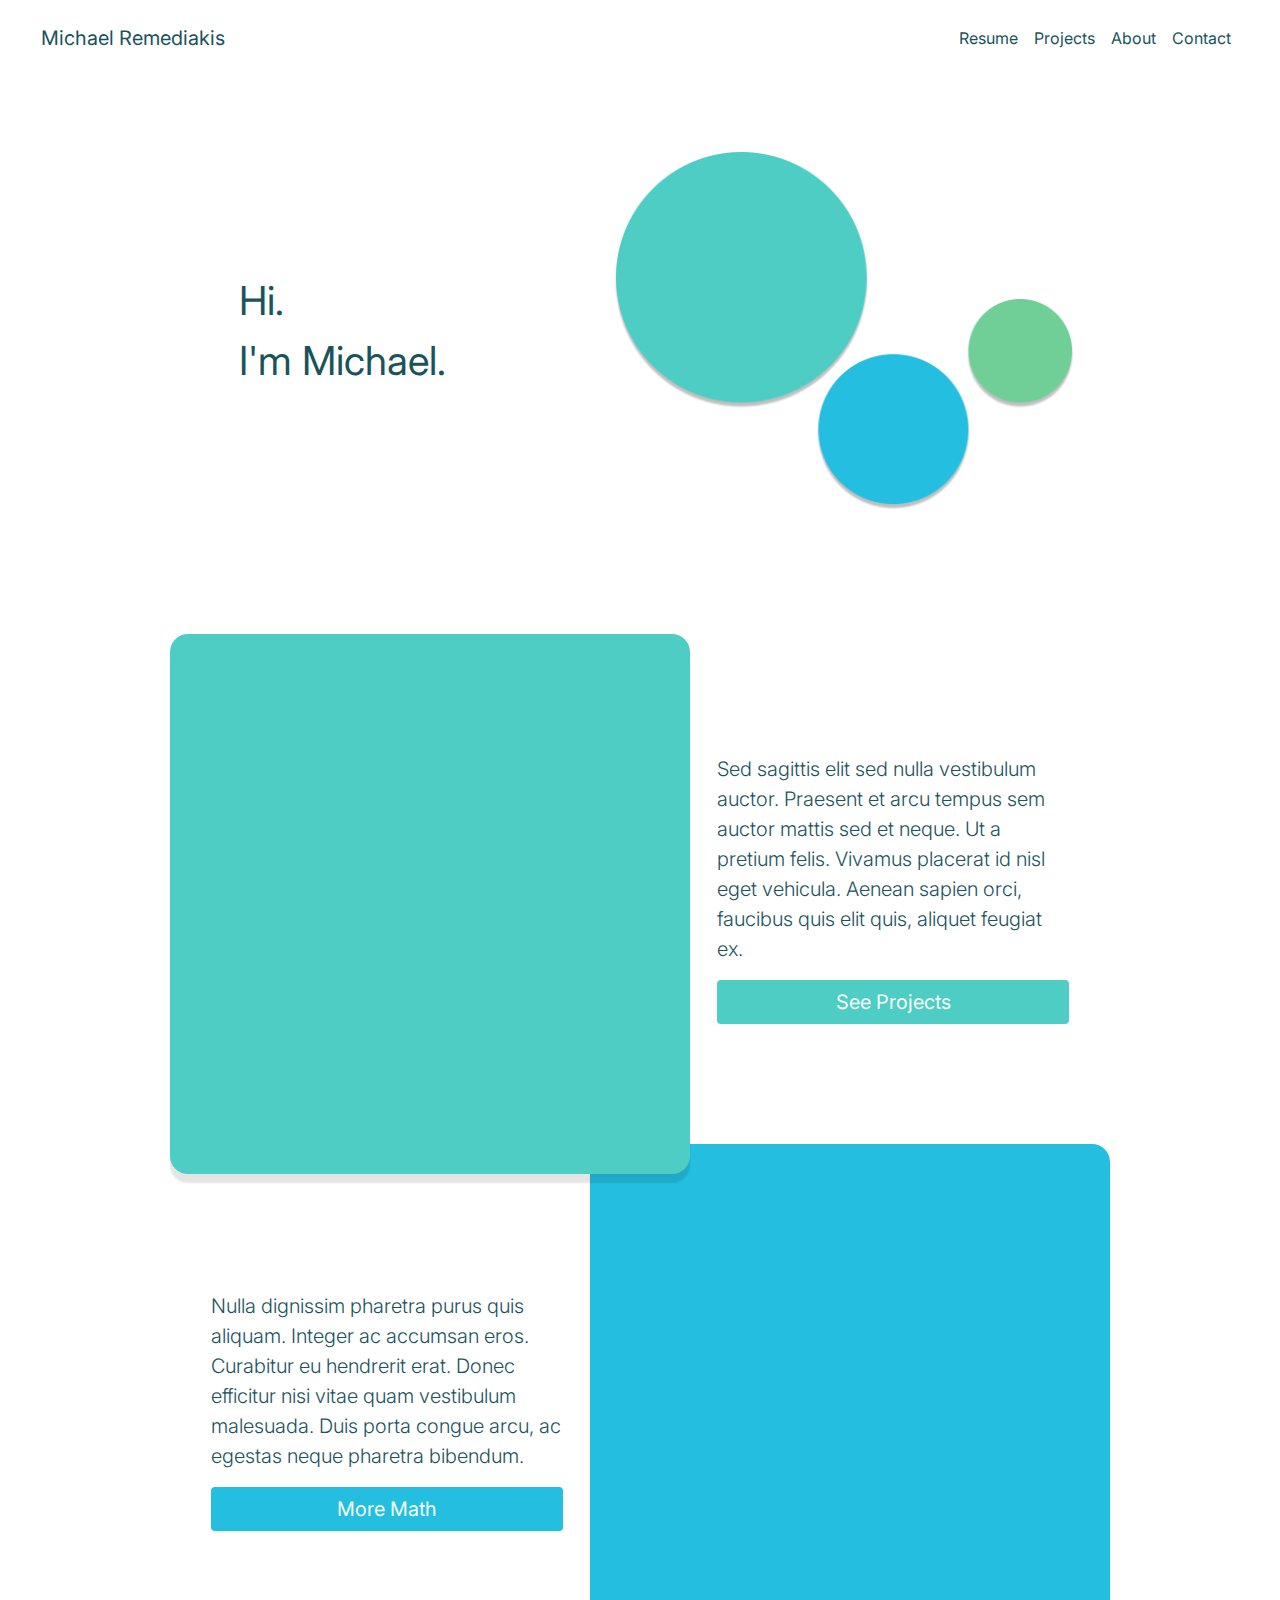
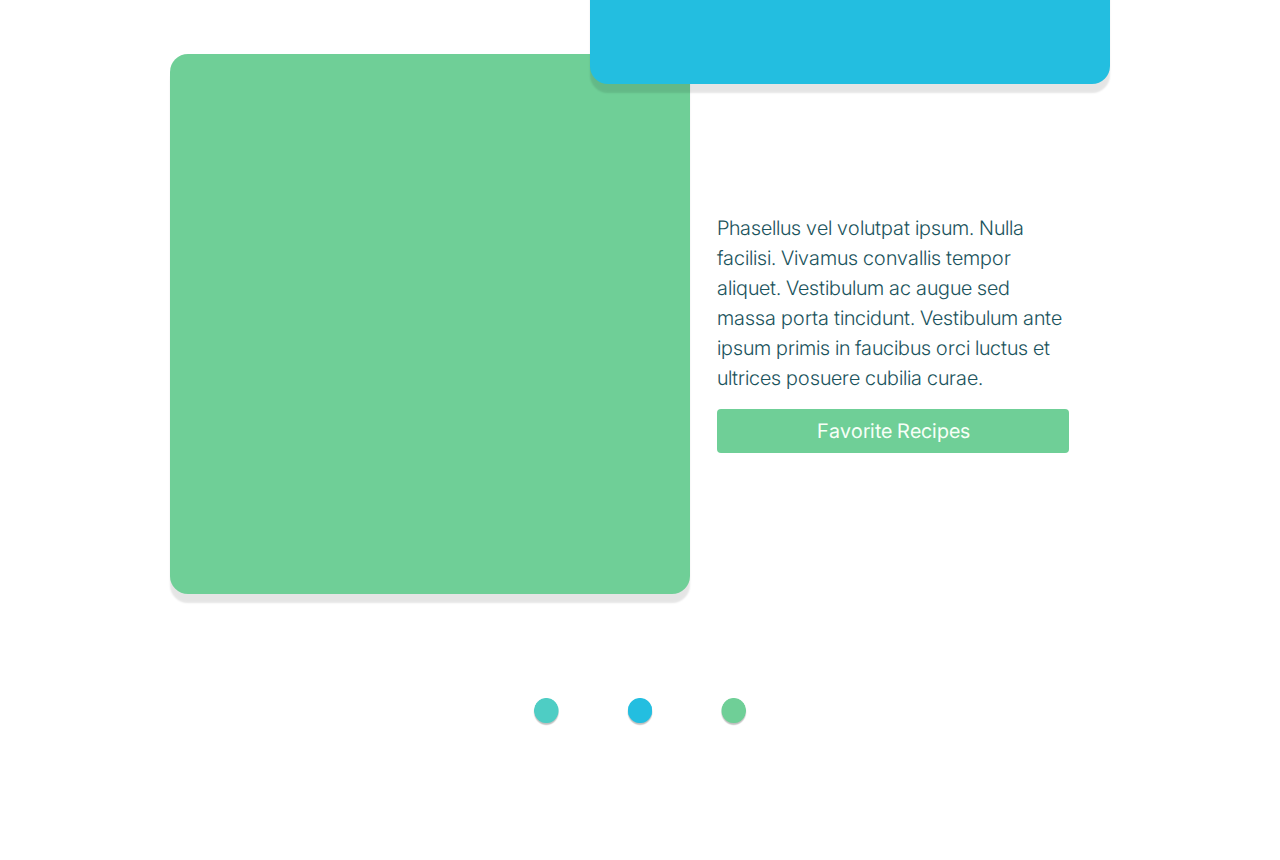
==== index.html @ 39b80502 "Fixed dynamic properties and added buttons" ====
<!DOCTYPE html>
<html lang="en">

<head>
    <meta charset="UTF-8">
    <meta name="viewport" content="width=device-width, initial-scale=1.0">
    <link rel="stylesheet" href="https://stackpath.bootstrapcdn.com/bootstrap/4.5.2/css/bootstrap.min.css"
    integrity="sha384-JcKb8q3iqJ61gNV9KGb8thSsNjpSL0n8PARn9HuZOnIxN0hoP+VmmDGMN5t9UJ0Z" crossorigin="anonymous">
    <link href="https://fonts.googleapis.com/css2?family=Inter&display=swap" rel="stylesheet">
    
    <link rel="stylesheet" type="text/css" href="main.css">
    <title>Michael Remediakis | Software Engineer
    </title>
</head>

<body>

    <nav class="navbar navbar-expand-md navbar-light">
        <div class="container-fluid">
            <a href="/" class="navbar-brand">Michael Remediakis</a>

            <div class="collapse navbar-collapse">
                <ul class="navbar-nav ml-auto">
                    <li class="nav-item">
                        <a class="nav-link" href="">Resume</a>
                    </li>
                    <li class="nav-item">
                        <a class="nav-link" href="">Projects</a>
                    </li>
                    <li class="nav-item">
                        <a class="nav-link" href="">About</a>
                    </li>
                    <li class="nav-item">
                        <a class="nav-link" href="">Contact</a>
                    </li>
                </ul>
            </div>
        </div>
    </nav>

    <section id="hello" class="mx-auto d-flex">
        <div class="row justify-content-md-center align-items-center">
            <div class="col-5 pl-5">
                <span>
                    Hi. 
                    <br>
                    I'm Michael.
                </span>
            </div>
            <div class="col-6">
                <img src="bubbles.png" id="bubbles" alt="Responsive image">
            </div>
        </div>
    </section>

    <section id="software" class="mt-5 mx-auto" style="z-index:4;">
		<div class="row h-100">
			<div class="col-6">
				<div class="block left"></div>
			</div>
			<div class="col-6 d-flex pl-4 pr-2">
				<div class="row justify-content-center align-self-center">
					<div class="col-10">
						<p class="lead">Sed sagittis elit sed nulla vestibulum auctor. 
                            Praesent et arcu tempus sem auctor mattis sed et neque. 
                            Ut a pretium felis. Vivamus placerat id nisl eget vehicula. 
                            Aenean sapien orci, faucibus quis elit quis, aliquet feugiat 
                            ex.</p>
                        <button class="btn btn-block">See Projects</button>
					</div>
				</div>
			</div>
		</div>
	</section>

    <section id="math" class="mx-auto">
		<div class="row h-100">
            <div class="col-6 d-flex pl-2 pr-4 pt-4">
                <div class="row justify-content-center align-self-center">
                    <div class="col-10">
                        <p class="lead">Nulla dignissim pharetra purus quis aliquam. 
                            Integer ac accumsan eros. Curabitur eu hendrerit erat. 
                            Donec efficitur nisi vitae quam vestibulum malesuada. Duis 
                            porta congue arcu, ac egestas neque pharetra bibendum.</p>
                            <button class="btn btn-block">More Math</button>
                        </div>
                    </div>
                </div>
            <div class="col-6">
                <div class="block right"></div>
            </div>
		</div>
	</section>

    <section id="cooking" class="mx-auto">
		<div class="row h-100">
			<div class="col-6">
				<div class="block left"></div>
			</div>
			<div class="col-6 d-flex pl-4 pr-2 pt-5">
				<div class="row justify-content-center align-self-center">
					<div class="col-10">
						<p class="lead">Phasellus vel volutpat ipsum. Nulla facilisi. 
                            Vivamus convallis tempor aliquet. Vestibulum ac augue sed 
                            massa porta tincidunt. Vestibulum ante ipsum primis in faucibus 
                            orci luctus et ultrices posuere cubilia curae.</p>
                            <button class="btn btn-block">Favorite Recipes</button>
					</div>
				</div>
			</div>
		</div>
    </section>
    
    <section id="dots" class="my-5 mx-auto">
        <div class="row justify-content-md-center align-items-center h-100">
            <div class="col-3">
                <img src="dots.png" class="img-fluid" alt="Responsive image">
            </div>
        </div>
    </section>


    <script src="https://code.jquery.com/jquery-3.3.1.slim.min.js"
    integrity="sha384-q8i/X+965DzO0rT7abK41JStQIAqVgRVzpbzo5smXKp4YfRvH+8abtTE1Pi6jizo"
    crossorigin="anonymous"></script>
<script src="https://cdnjs.cloudflare.com/ajax/libs/popper.js/1.14.7/umd/popper.min.js"
    integrity="sha384-UO2eT0CpHqdSJQ6hJty5KVphtPhzWj9WO1clHTMGa3JDZwrnQq4sF86dIHNDz0W1"
    crossorigin="anonymous"></script>
<script src="https://stackpath.bootstrapcdn.com/bootstrap/4.3.1/js/bootstrap.min.js"
    integrity="sha384-JjSmVgyd0p3pXB1rRibZUAYoIIy6OrQ6VrjIEaFf/nJGzIxFDsf4x0xIM+B07jRM"
    crossorigin="anonymous"></script>

</body>

</html>
---- main.css ----
body {
    font-family: "Inter", sans-serif;
    font-style: normal;
    color: #1a535c;
}

.navbar-light {
    margin: 10px;
}

.navbar-light .navbar-brand,
.navbar-light .navbar-nav .nav-link {
    font-family: "Inter", sans-serif;
    font-style: normal;
    color: #1a535c;
}

#hello {
    font-size: 40px;
}

#bubbles {
    width: inherit;
}

section {
    height: 52vw;
    max-height: 510px;
    max-width: 980px;
}

.block {
    height: 55vw;
    width: 53vw;
    max-width: 520px;
    max-height: 540px;
    border-radius: 2vh;
    box-shadow: 0px 1vh 0.2vh rgba(0, 0, 0, 0.1);
}

#software .block {
    background: #4ecdc4;
    z-index: 3;
}

#math .block {
    background: #23bee0;
    z-index: 2;
}
#cooking .block {
    background: #6fcf97;
    z-index: 1;
}

.left {
    position: absolute;
    left: 20px;
    top: 0;
}

.right {
    position: absolute;
    top: 0;
    right: 20px;
}

#dots {
    height: 20vw;
    max-height: 200px;
}

.row {
    margin-left: 0;
    margin-right: 0;
}

section .btn {
    font-family: "Inter", sans-serif;
    font-style: normal;
    font-size: 20px;
    color: #f7fff7;
}

#software .btn {
    background: #4ecdc4;
    z-index: 3;
}

#math .btn {
    background: #23bee0;
    z-index: 2;
}
#cooking .btn {
    background: #6fcf97;
    z-index: 1;
}

section .btn:hover {
    color: #f7fff7;
    opacity: 0.8;
}
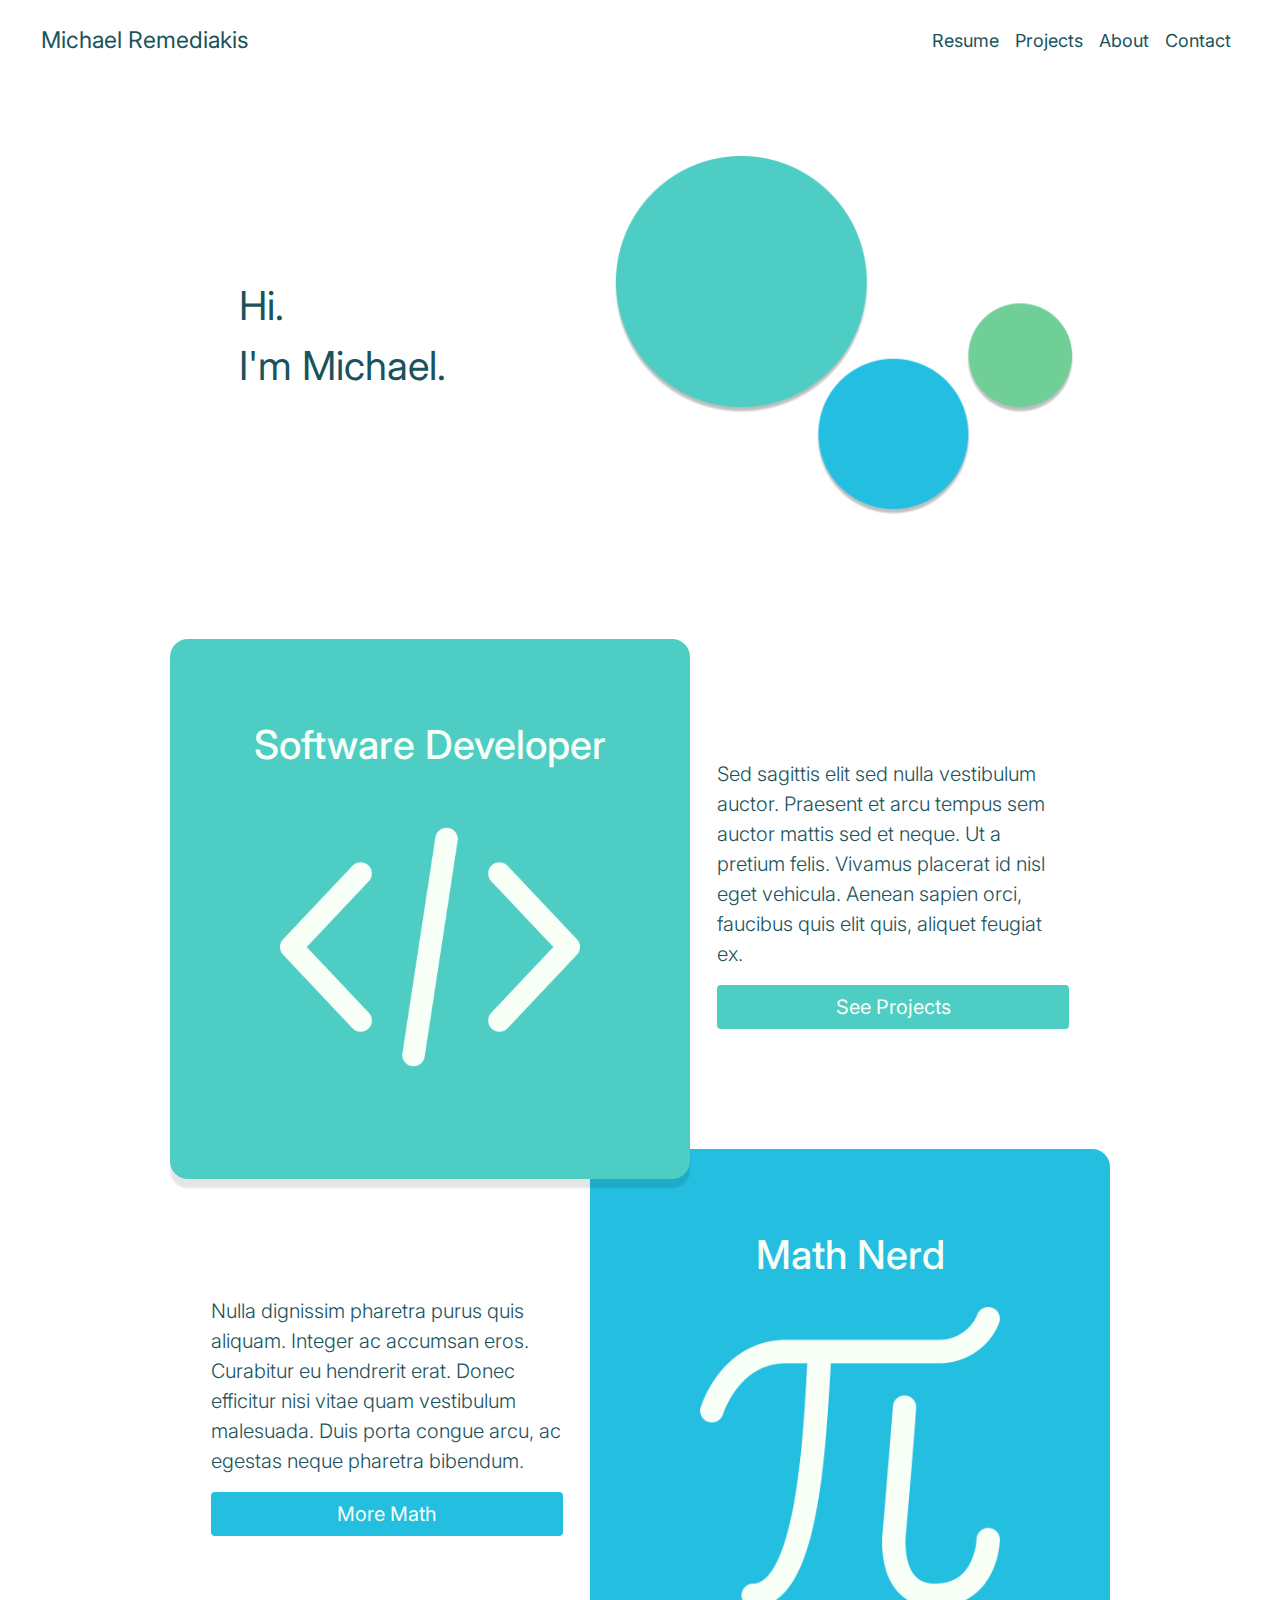
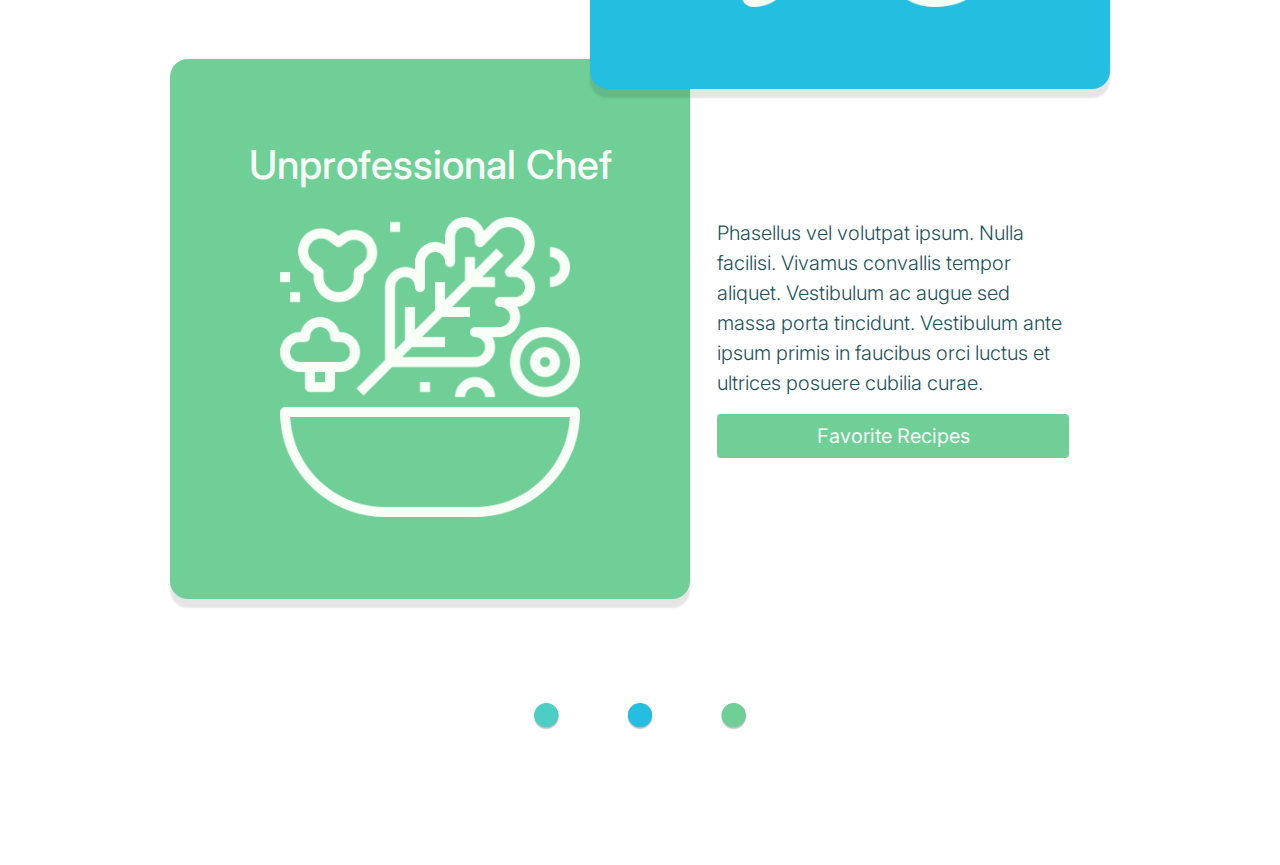
==== commit 3d8d03de: "Updated blocks" ====
--- a/index.html
+++ b/index.html
@@ -56,7 +56,10 @@
     <section id="software" class="mt-5 mx-auto" style="z-index:4;">
 		<div class="row h-100">
 			<div class="col-6">
-				<div class="block left"></div>
+				<div class="block left d-flex flex-column justify-content-center align-items-center">
+                    <h1>Software Developer</h1>
+                    <img src="coding.png" alt="Responsive image">
+                </div>
 			</div>
 			<div class="col-6 d-flex pl-4 pr-2">
 				<div class="row justify-content-center align-self-center">
@@ -87,7 +90,10 @@
                     </div>
                 </div>
             <div class="col-6">
-                <div class="block right"></div>
+                <div class="block right d-flex flex-column justify-content-center align-items-center">
+                    <h1>Math Nerd</h1>
+                    <img src="pi.png" alt="Responsive image">
+                </div>
             </div>
 		</div>
 	</section>
@@ -95,7 +101,10 @@
     <section id="cooking" class="mx-auto">
 		<div class="row h-100">
 			<div class="col-6">
-				<div class="block left"></div>
+				<div class="block left d-flex flex-column justify-content-center align-items-center">
+                    <h1>Unprofessional Chef</h1>
+                    <img src="salad.png" alt="Responsive image">
+                </div>
 			</div>
 			<div class="col-6 d-flex pl-4 pr-2 pt-5">
 				<div class="row justify-content-center align-self-center">
--- a/main.css
+++ b/main.css
@@ -1,8 +1,12 @@
+/* General */
+
 body {
     font-family: "Inter", sans-serif;
     font-style: normal;
     color: #1a535c;
 }
+
+/* Navbar */
 
 .navbar-light {
     margin: 10px;
@@ -15,6 +19,16 @@
     color: #1a535c;
 }
 
+.navbar-light .navbar-brand {
+    font-size: 23px;
+}
+
+.navbar-light .navbar-nav .nav-link {
+    font-size: 18px;
+}
+
+/* Introduction */
+
 #hello {
     font-size: 40px;
 }
@@ -23,10 +37,17 @@
     width: inherit;
 }
 
+/* Sections */
+
 section {
     height: 52vw;
     max-height: 510px;
     max-width: 980px;
+}
+
+.row {
+    margin-left: 0;
+    margin-right: 0;
 }
 
 .block {
@@ -36,6 +57,17 @@
     max-height: 540px;
     border-radius: 2vh;
     box-shadow: 0px 1vh 0.2vh rgba(0, 0, 0, 0.1);
+}
+
+.block h1 {
+    color: #f7fff7;
+    text-align: center;
+    padding-bottom: 20px;
+}
+
+.block img {
+    width: 30vw;
+    max-width: 300px;
 }
 
 #software .block {
@@ -64,21 +96,16 @@
     right: 20px;
 }
 
-#dots {
-    height: 20vw;
-    max-height: 200px;
-}
-
-.row {
-    margin-left: 0;
-    margin-right: 0;
-}
-
 section .btn {
     font-family: "Inter", sans-serif;
     font-style: normal;
     font-size: 20px;
     color: #f7fff7;
+}
+
+section .btn:hover {
+    color: #f7fff7;
+    opacity: 0.8;
 }
 
 #software .btn {
@@ -95,7 +122,9 @@
     z-index: 1;
 }
 
-section .btn:hover {
-    color: #f7fff7;
-    opacity: 0.8;
+/* Separator */
+
+#dots {
+    height: 20vw;
+    max-height: 200px;
 }
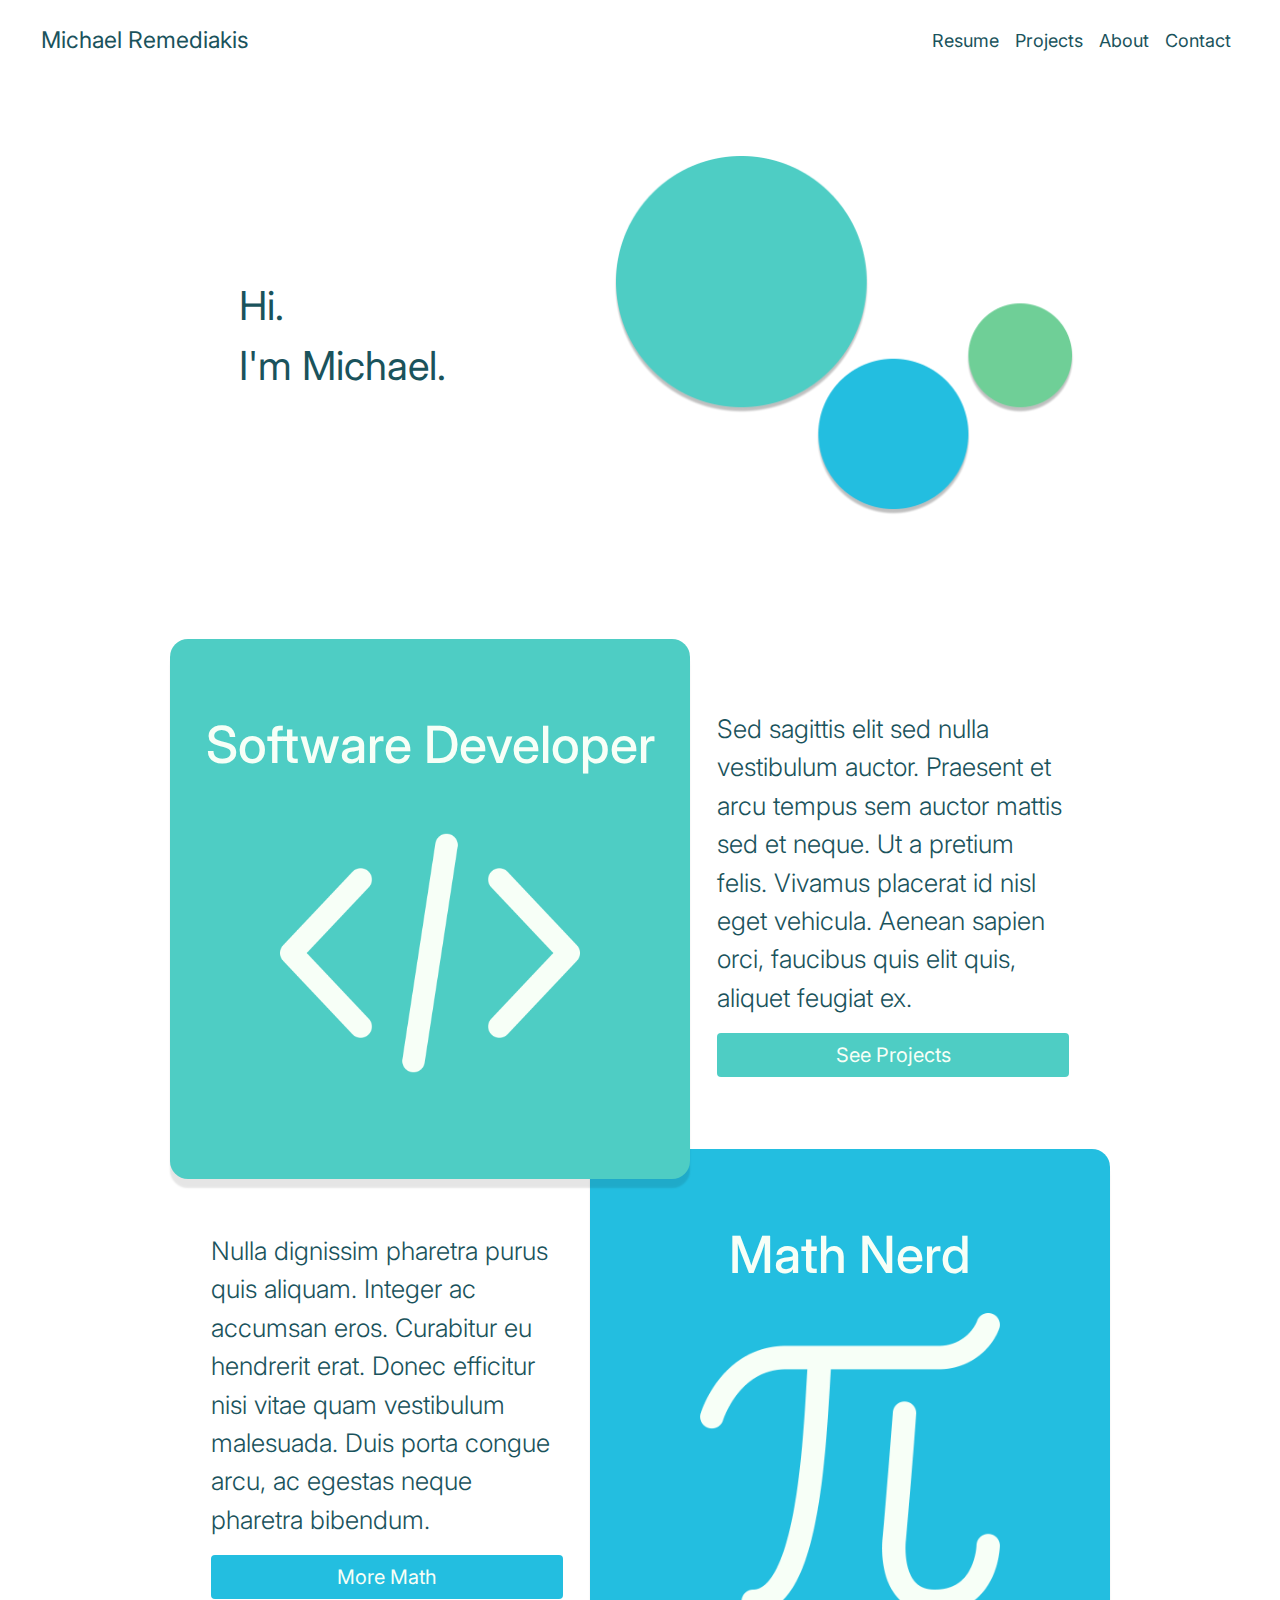
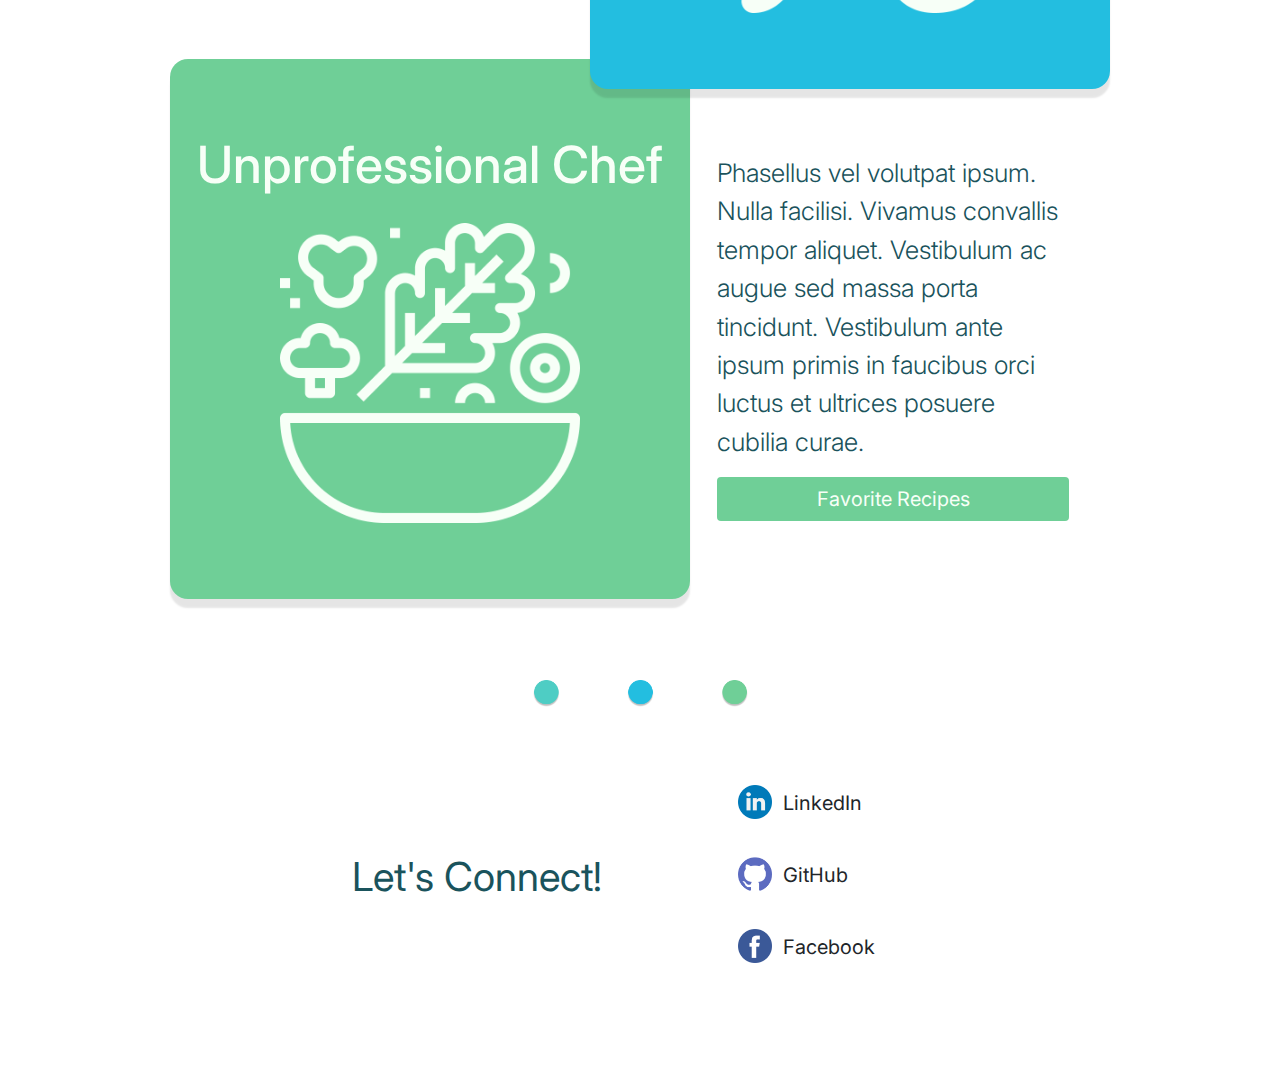
==== commit e7d2b68c: "added social media" ====
--- a/index.html
+++ b/index.html
@@ -120,14 +120,26 @@
 		</div>
     </section>
     
-    <section id="dots" class="my-5 mx-auto">
+    <section id="dots" class="mx-auto">
         <div class="row justify-content-md-center align-items-center h-100">
-            <div class="col-3">
-                <img src="dots.png" class="img-fluid" alt="Responsive image">
+            <div class="col-3 mx-auto">
+                <img src="dots.png" alt="Responsive image">
             </div>
         </div>
     </section>
 
+    <section id="connect" class="mx-auto">
+        <div class="row justify-content-md-center align-items-center">
+            <p class="col-6">
+                Let's Connect!
+            </p>
+            <div id="social_media" class="col-4">
+                <a href="https://www.linkedin.com/in/mickremedi/" class="btn"><img src="linkedin.png" alt="Responsive image"> LinkedIn</a>
+                <a href="https://github.com/mickremedi" class="btn"><img src="github.png" alt="Responsive image"> GitHub</a>
+                <a href="https://www.facebook.com/mickremedi/" class="btn"><img src="facebook.png" alt="Responsive image"> Facebook</a>
+            </div>
+        </div>
+    </section>
 
     <script src="https://code.jquery.com/jquery-3.3.1.slim.min.js"
     integrity="sha384-q8i/X+965DzO0rT7abK41JStQIAqVgRVzpbzo5smXKp4YfRvH+8abtTE1Pi6jizo"
--- a/main.css
+++ b/main.css
@@ -29,7 +29,7 @@
 
 /* Introduction */
 
-#hello {
+#hello span {
     font-size: 40px;
 }
 
@@ -63,6 +63,7 @@
     color: #f7fff7;
     text-align: center;
     padding-bottom: 20px;
+    font-size: 4vw;
 }
 
 .block img {
@@ -96,14 +97,16 @@
     right: 20px;
 }
 
-section .btn {
-    font-family: "Inter", sans-serif;
-    font-style: normal;
+.lead {
+    font-size: 2vw;
+}
+
+section .btn-block {
     font-size: 20px;
     color: #f7fff7;
 }
 
-section .btn:hover {
+section .btn-block:hover {
     color: #f7fff7;
     opacity: 0.8;
 }
@@ -127,4 +130,35 @@
 #dots {
     height: 20vw;
     max-height: 200px;
+    padding-top: 50px;
 }
+
+#dots img {
+    width: inherit;
+}
+
+/* Connect */
+
+#connect {
+    height: 32vw;
+    max-height: 320px;
+}
+
+#connect p {
+    font-size: 40px;
+    text-align: center;
+    margin: 0;
+}
+
+#connect img {
+    width: 40px;
+    padding-bottom: 6px;
+    padding-right: 6px;
+}
+
+#social_media .btn {
+    display: block;
+    text-align: left;
+    padding: 15px 0;
+    font-size: 20px;
+}
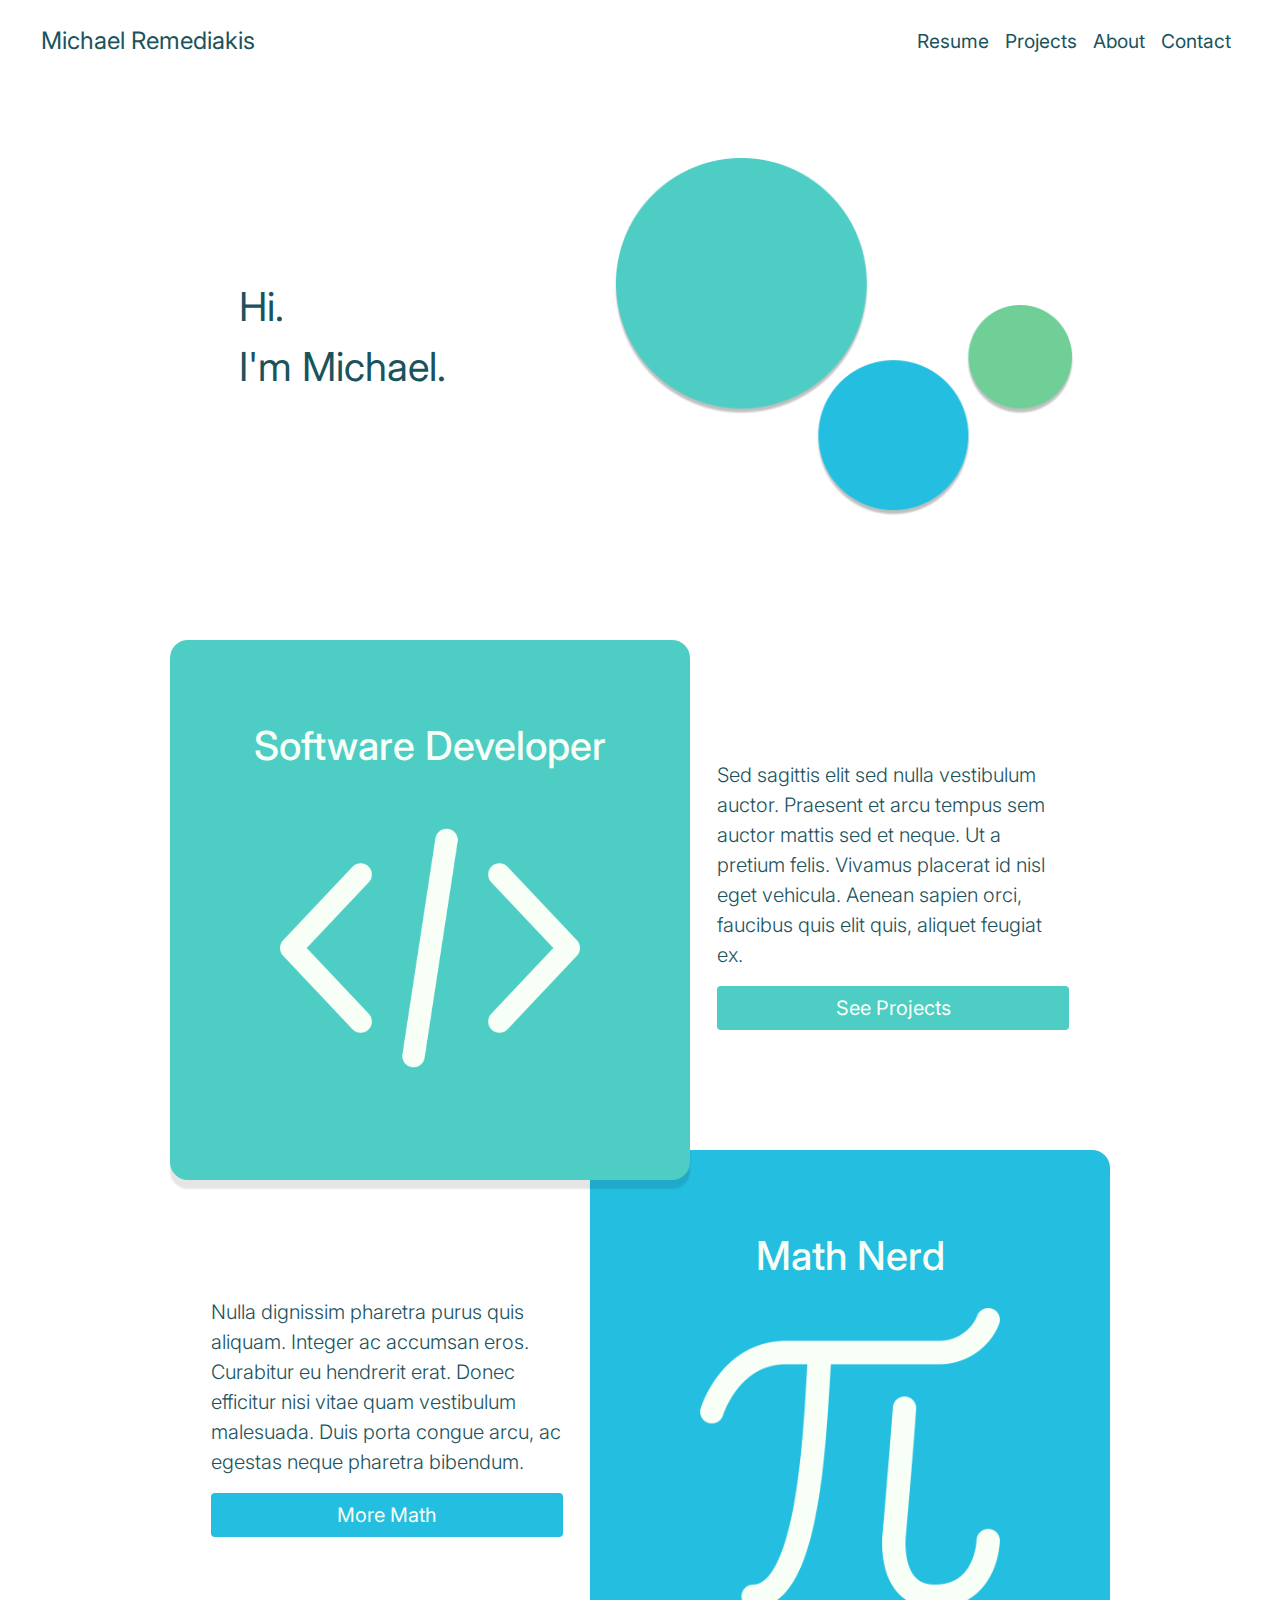
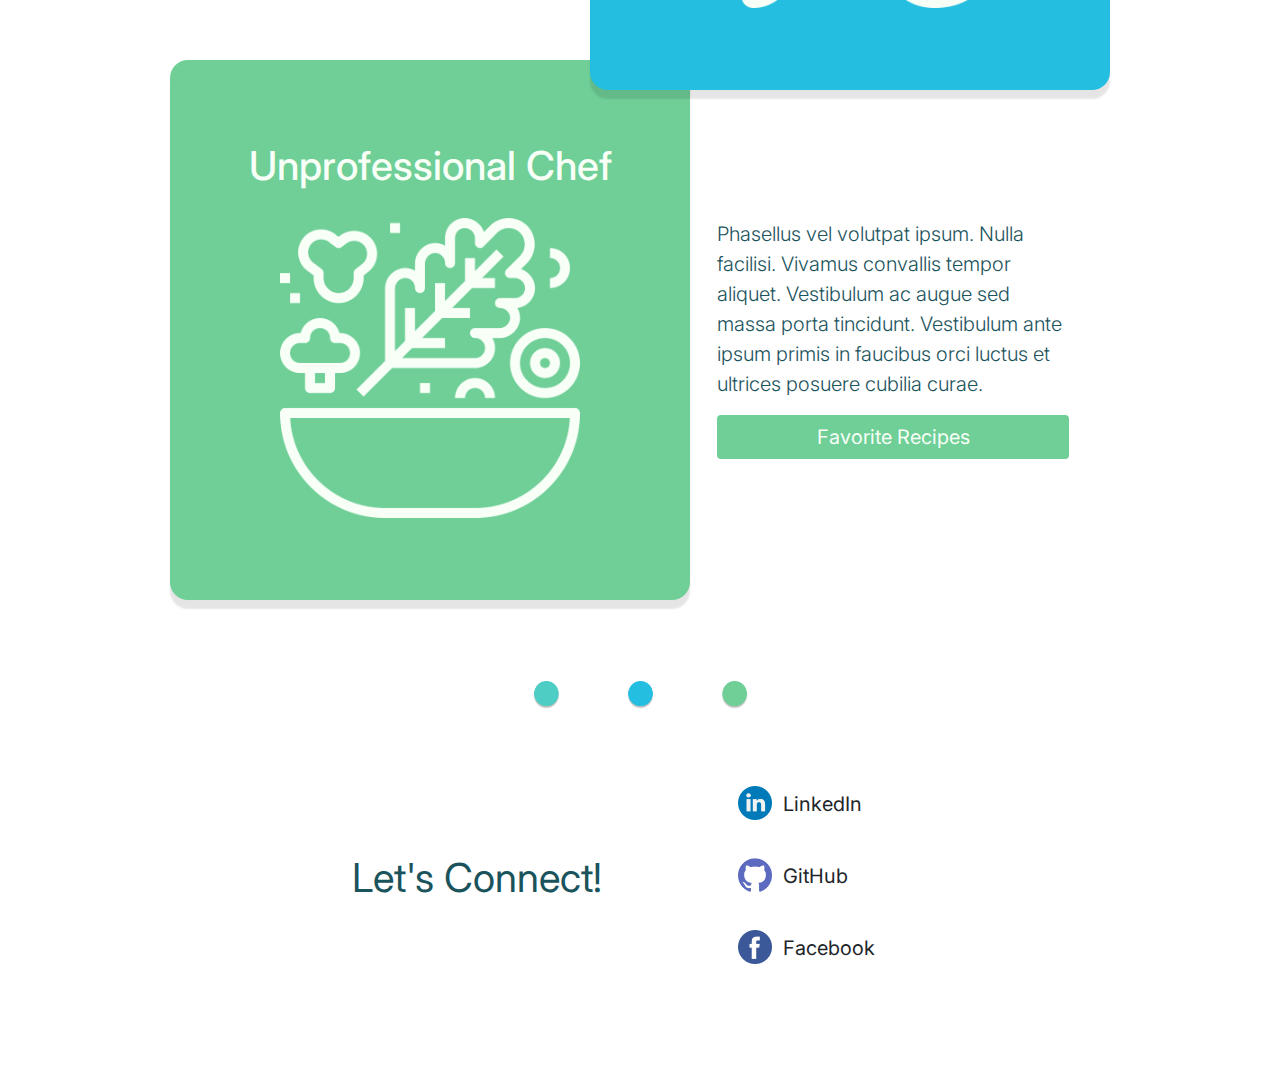
==== commit 1ed61416: "Switched to sass and restructured files" ====
--- a/index.html
+++ b/index.html
@@ -8,7 +8,7 @@
     integrity="sha384-JcKb8q3iqJ61gNV9KGb8thSsNjpSL0n8PARn9HuZOnIxN0hoP+VmmDGMN5t9UJ0Z" crossorigin="anonymous">
     <link href="https://fonts.googleapis.com/css2?family=Inter&display=swap" rel="stylesheet">
     
-    <link rel="stylesheet" type="text/css" href="main.css">
+    <link rel="stylesheet" type="text/css" href="styles/main.css">
     <title>Michael Remediakis | Software Engineer
     </title>
 </head>
@@ -18,8 +18,10 @@
     <nav class="navbar navbar-expand-md navbar-light">
         <div class="container-fluid">
             <a href="/" class="navbar-brand">Michael Remediakis</a>
-
-            <div class="collapse navbar-collapse">
+            <button class="navbar-toggler" type="button" data-toggle="collapse" data-target="#navbarNav" aria-controls="navbarNav" aria-expanded="false" aria-label="Toggle navigation">
+                <span class="navbar-toggler-icon"></span>
+            </button>
+            <div class="collapse navbar-collapse" id="navbarNav">
                 <ul class="navbar-nav ml-auto">
                     <li class="nav-item">
                         <a class="nav-link" href="">Resume</a>
@@ -38,30 +40,30 @@
         </div>
     </nav>
 
-    <section id="hello" class="mx-auto d-flex">
+    <section id="introduction" class="mx-auto d-flex">
         <div class="row justify-content-md-center align-items-center">
-            <div class="col-5 pl-5">
+            <div class="col-md-5 order-2 order-md-1 pl-5">
                 <span>
                     Hi. 
                     <br>
                     I'm Michael.
                 </span>
             </div>
-            <div class="col-6">
-                <img src="bubbles.png" id="bubbles" alt="Responsive image">
+            <div class="col-md-6 order-1 order-md-2">
+                <img src="images/bubbles.png" id="bubbles" alt="Responsive image">
             </div>
         </div>
     </section>
 
     <section id="software" class="mt-5 mx-auto" style="z-index:4;">
 		<div class="row h-100">
-			<div class="col-6">
+			<div class="col-md-6">
 				<div class="block left d-flex flex-column justify-content-center align-items-center">
                     <h1>Software Developer</h1>
-                    <img src="coding.png" alt="Responsive image">
+                    <img src="images/coding.png" alt="Responsive image">
                 </div>
 			</div>
-			<div class="col-6 d-flex pl-4 pr-2">
+			<div class="col-md-6 d-flex pl-4 pr-2">
 				<div class="row justify-content-center align-self-center">
 					<div class="col-10">
 						<p class="lead">Sed sagittis elit sed nulla vestibulum auctor. 
@@ -78,7 +80,7 @@
 
     <section id="math" class="mx-auto">
 		<div class="row h-100">
-            <div class="col-6 d-flex pl-2 pr-4 pt-4">
+            <div class="col-md-6 d-flex pl-2 pr-4 pt-4">
                 <div class="row justify-content-center align-self-center">
                     <div class="col-10">
                         <p class="lead">Nulla dignissim pharetra purus quis aliquam. 
@@ -89,10 +91,10 @@
                         </div>
                     </div>
                 </div>
-            <div class="col-6">
+            <div class="col-md-6">
                 <div class="block right d-flex flex-column justify-content-center align-items-center">
                     <h1>Math Nerd</h1>
-                    <img src="pi.png" alt="Responsive image">
+                    <img src="images/pi.png" alt="Responsive image">
                 </div>
             </div>
 		</div>
@@ -100,13 +102,13 @@
 
     <section id="cooking" class="mx-auto">
 		<div class="row h-100">
-			<div class="col-6">
+			<div class="col-md-6">
 				<div class="block left d-flex flex-column justify-content-center align-items-center">
                     <h1>Unprofessional Chef</h1>
-                    <img src="salad.png" alt="Responsive image">
+                    <img src="images/salad.png" alt="Responsive image">
                 </div>
 			</div>
-			<div class="col-6 d-flex pl-4 pr-2 pt-5">
+			<div class="col-md-6 d-flex pl-4 pr-2 pt-5">
 				<div class="row justify-content-center align-self-center">
 					<div class="col-10">
 						<p class="lead">Phasellus vel volutpat ipsum. Nulla facilisi. 
@@ -123,7 +125,7 @@
     <section id="dots" class="mx-auto">
         <div class="row justify-content-md-center align-items-center h-100">
             <div class="col-3 mx-auto">
-                <img src="dots.png" alt="Responsive image">
+                <img src="images/dots.png" alt="Responsive image">
             </div>
         </div>
     </section>
@@ -134,9 +136,9 @@
                 Let's Connect!
             </p>
             <div id="social_media" class="col-4">
-                <a href="https://www.linkedin.com/in/mickremedi/" class="btn"><img src="linkedin.png" alt="Responsive image"> LinkedIn</a>
-                <a href="https://github.com/mickremedi" class="btn"><img src="github.png" alt="Responsive image"> GitHub</a>
-                <a href="https://www.facebook.com/mickremedi/" class="btn"><img src="facebook.png" alt="Responsive image"> Facebook</a>
+                <a href="https://www.linkedin.com/in/mickremedi/" class="btn"><img src="images/linkedin.png" alt="Responsive image"> LinkedIn</a>
+                <a href="https://github.com/mickremedi" class="btn"><img src="images/github.png" alt="Responsive image"> GitHub</a>
+                <a href="https://www.facebook.com/mickremedi/" class="btn"><img src="images/facebook.png" alt="Responsive image"> Facebook</a>
             </div>
         </div>
     </section>
--- a/styles/main.css
+++ b/styles/main.css
@@ -0,0 +1,148 @@
+/* General */
+body {
+  font-family: "Inter", sans-serif;
+  font-style: normal;
+  color: #1a535c;
+}
+
+.row {
+  margin-left: 0;
+  margin-right: 0;
+}
+
+/* Navbar */
+.navbar-light {
+  margin: 10px;
+}
+
+.navbar-light .navbar-brand,
+.navbar-light .navbar-nav .nav-link {
+  font-family: "Inter", sans-serif;
+  font-style: normal;
+  color: #1a535c;
+}
+
+.navbar-light .navbar-brand {
+  font-size: 1.5rem;
+}
+
+.navbar-light .navbar-nav .nav-link {
+  font-size: 1.2rem;
+}
+
+.navbar-toggler {
+  border: none;
+}
+
+/* Introduction */
+#introduction span {
+  font-size: 2.5rem;
+}
+
+#introduction #bubbles {
+  width: inherit;
+}
+
+/* Sections */
+section {
+  height: 52vw;
+  max-height: 510px;
+  max-width: 980px;
+}
+
+.block {
+  position: absolute;
+  height: 55vw;
+  width: 53vw;
+  max-width: 520px;
+  max-height: 540px;
+  top: 0;
+  border-radius: 2vh;
+  -webkit-box-shadow: 0px 1vh 0.2vh rgba(0, 0, 0, 0.1);
+          box-shadow: 0px 1vh 0.2vh rgba(0, 0, 0, 0.1);
+}
+
+.block h1 {
+  color: #f7fff7;
+  text-align: center;
+  padding-bottom: 20px;
+  font-size: 2.5rem;
+}
+
+.block img {
+  width: 30vw;
+  max-width: 300px;
+}
+
+.block.left {
+  left: 20px;
+}
+
+.block.right {
+  right: 20px;
+}
+
+#software .block,
+#software .btn {
+  background: #4ecdc4;
+  z-index: 3;
+}
+
+#math .block,
+#math .btn {
+  background: #23bee0;
+  z-index: 2;
+}
+
+#cooking .block,
+#cooking .btn {
+  background: #6fcf97;
+  z-index: 1;
+}
+
+section .btn-block {
+  font-size: 1.25rem;
+  color: #f7fff7;
+}
+
+section .btn-block:hover {
+  color: #f7fff7;
+  opacity: 0.8;
+}
+
+/* Separator */
+#dots {
+  height: 20vw;
+  max-height: 200px;
+  padding-top: 50px;
+}
+
+#dots img {
+  width: inherit;
+}
+
+/* Connect */
+#connect {
+  height: 32vw;
+  max-height: 320px;
+}
+
+#connect p {
+  font-size: 2.5rem;
+  text-align: center;
+  margin: 0;
+}
+
+#connect img {
+  width: 40px;
+  padding-bottom: 6px;
+  padding-right: 6px;
+}
+
+#connect .btn {
+  display: block;
+  text-align: left;
+  padding: 15px 0;
+  font-size: 1.25rem;
+}
+/*# sourceMappingURL=main.css.map */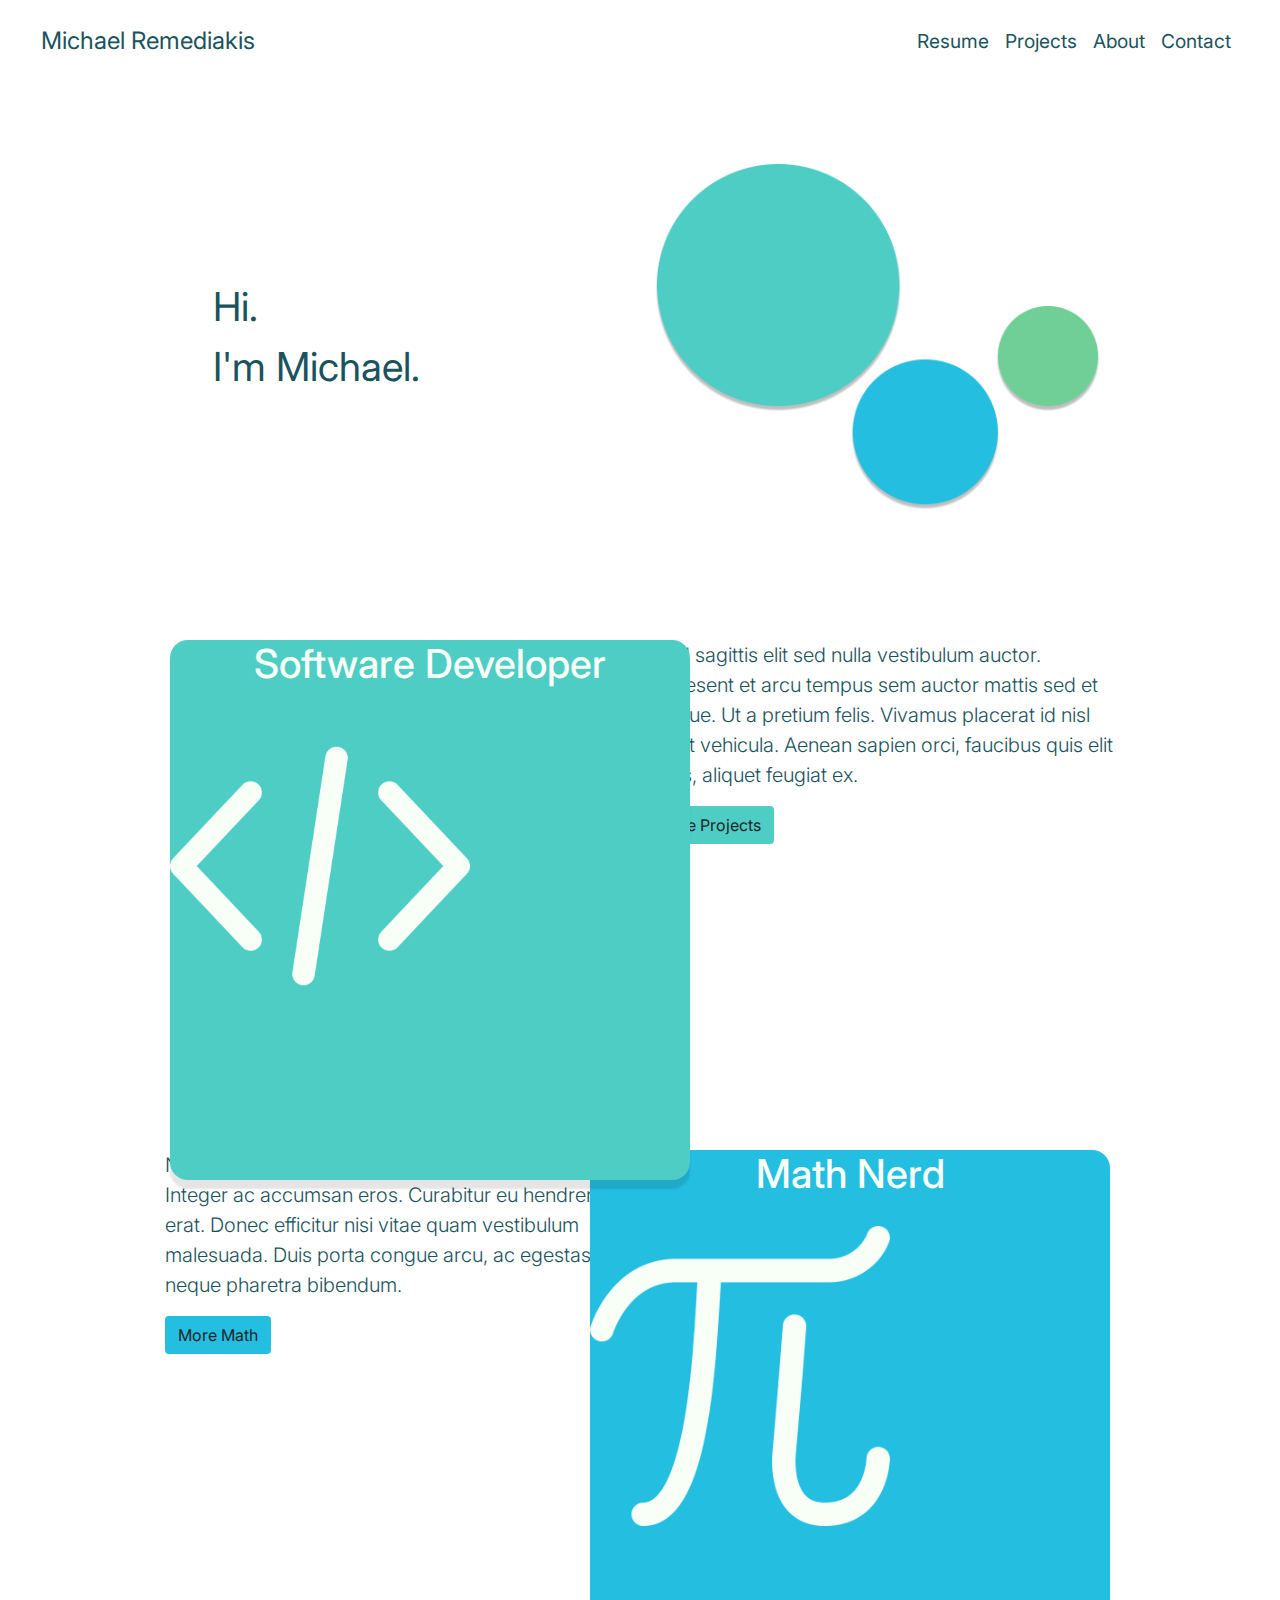
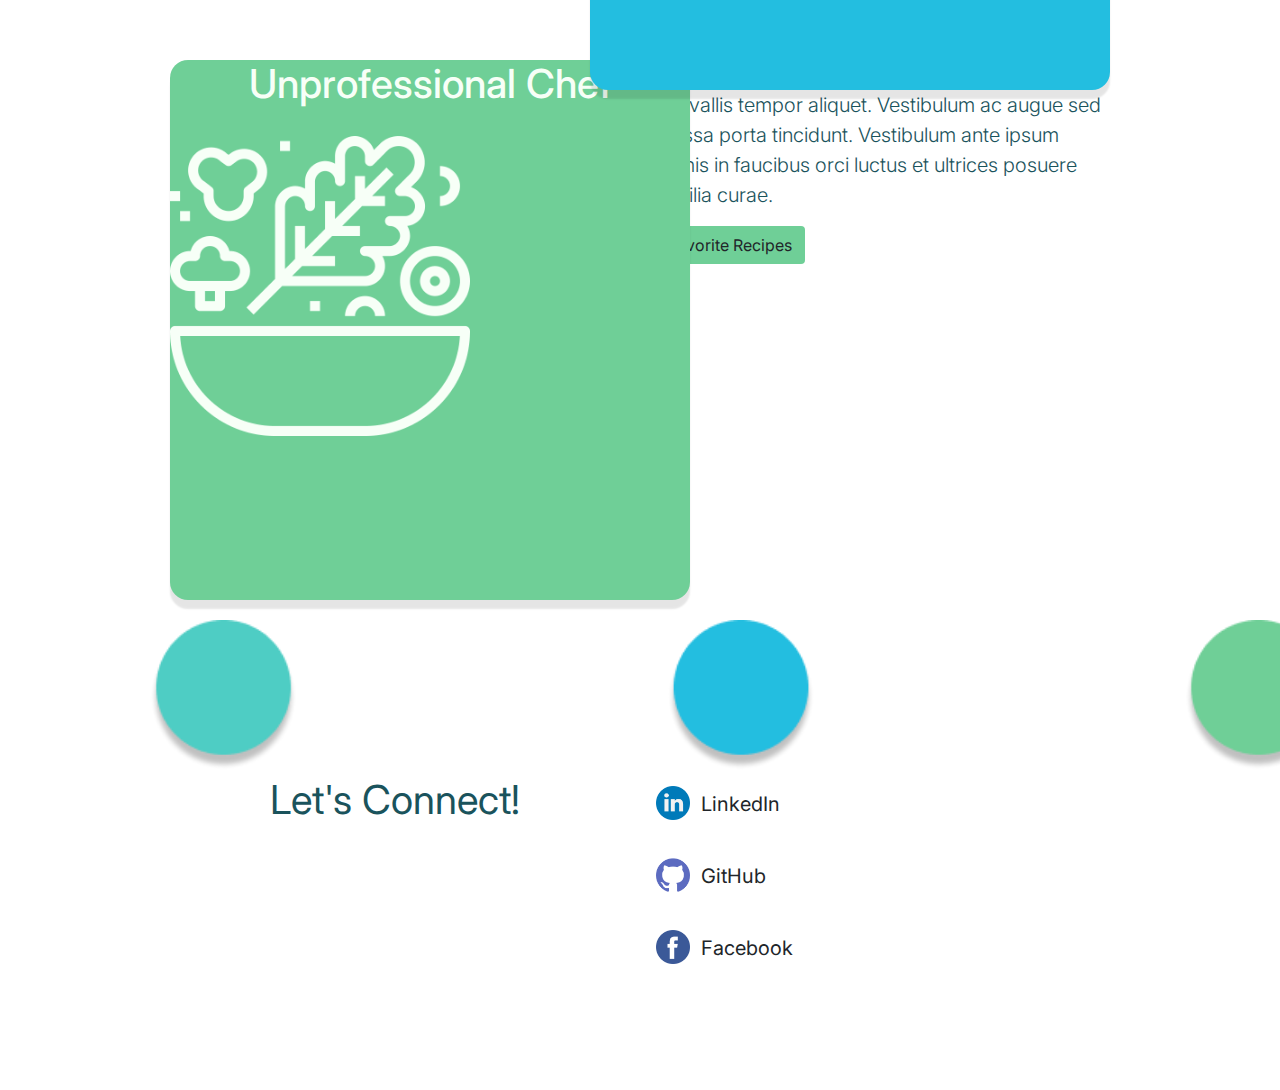
==== commit b254fffa: "Cleaned html and added mobile support" ====
--- a/index.html
+++ b/index.html
@@ -40,106 +40,83 @@
         </div>
     </nav>
 
-    <section id="introduction" class="mx-auto d-flex">
+    <section id="introduction" class="container-fluid mx-auto d-flex">
         <div class="row justify-content-md-center align-items-center">
-            <div class="col-md-5 order-2 order-md-1 pl-5">
+            <div class="col-6 pl-md-5">
                 <span>
                     Hi. 
                     <br>
                     I'm Michael.
                 </span>
             </div>
-            <div class="col-md-6 order-1 order-md-2">
+            <div class="col-6">
                 <img src="images/bubbles.png" id="bubbles" alt="Responsive image">
             </div>
         </div>
     </section>
 
-    <section id="software" class="mt-5 mx-auto" style="z-index:4;">
-		<div class="row h-100">
-			<div class="col-md-6">
-				<div class="block left d-flex flex-column justify-content-center align-items-center">
-                    <h1>Software Developer</h1>
-                    <img src="images/coding.png" alt="Responsive image">
-                </div>
-			</div>
-			<div class="col-md-6 d-flex pl-4 pr-2">
-				<div class="row justify-content-center align-self-center">
-					<div class="col-10">
-						<p class="lead">Sed sagittis elit sed nulla vestibulum auctor. 
-                            Praesent et arcu tempus sem auctor mattis sed et neque. 
-                            Ut a pretium felis. Vivamus placerat id nisl eget vehicula. 
-                            Aenean sapien orci, faucibus quis elit quis, aliquet feugiat 
-                            ex.</p>
-                        <button class="btn btn-block">See Projects</button>
-					</div>
-				</div>
-			</div>
-		</div>
-	</section>
-
-    <section id="math" class="mx-auto">
-		<div class="row h-100">
-            <div class="col-md-6 d-flex pl-2 pr-4 pt-4">
-                <div class="row justify-content-center align-self-center">
-                    <div class="col-10">
-                        <p class="lead">Nulla dignissim pharetra purus quis aliquam. 
-                            Integer ac accumsan eros. Curabitur eu hendrerit erat. 
-                            Donec efficitur nisi vitae quam vestibulum malesuada. Duis 
-                            porta congue arcu, ac egestas neque pharetra bibendum.</p>
-                            <button class="btn btn-block">More Math</button>
-                        </div>
-                    </div>
-                </div>
-            <div class="col-md-6">
-                <div class="block right d-flex flex-column justify-content-center align-items-center">
-                    <h1>Math Nerd</h1>
-                    <img src="images/pi.png" alt="Responsive image">
-                </div>
+    <section id="software" class="row mt-md-5 mx-auto">
+        <div class="col-md-6">
+            <div class="block left">
+                <h1>Software Developer</h1>
+                <img src="images/coding.png">
             </div>
-		</div>
-	</section>
-
-    <section id="cooking" class="mx-auto">
-		<div class="row h-100">
-			<div class="col-md-6">
-				<div class="block left d-flex flex-column justify-content-center align-items-center">
-                    <h1>Unprofessional Chef</h1>
-                    <img src="images/salad.png" alt="Responsive image">
-                </div>
-			</div>
-			<div class="col-md-6 d-flex pl-4 pr-2 pt-5">
-				<div class="row justify-content-center align-self-center">
-					<div class="col-10">
-						<p class="lead">Phasellus vel volutpat ipsum. Nulla facilisi. 
-                            Vivamus convallis tempor aliquet. Vestibulum ac augue sed 
-                            massa porta tincidunt. Vestibulum ante ipsum primis in faucibus 
-                            orci luctus et ultrices posuere cubilia curae.</p>
-                            <button class="btn btn-block">Favorite Recipes</button>
-					</div>
-				</div>
-			</div>
-		</div>
+        </div>
+        <div class="description right col-md-6">
+            <p class="lead">Sed sagittis elit sed nulla vestibulum auctor. 
+                Praesent et arcu tempus sem auctor mattis sed et neque. 
+                Ut a pretium felis. Vivamus placerat id nisl eget vehicula. 
+                Aenean sapien orci, faucibus quis elit quis, aliquet feugiat 
+                ex.</p>
+            <button class="btn">See Projects</button>
+        </div>
     </section>
     
-    <section id="dots" class="mx-auto">
-        <div class="row justify-content-md-center align-items-center h-100">
-            <div class="col-3 mx-auto">
-                <img src="images/dots.png" alt="Responsive image">
+    <section id="math" class="row mx-auto">
+        <div class="col-md-6 order-md-2">
+            <div class="block right">
+                <h1>Math Nerd</h1>
+                <img src="images/pi.png">
             </div>
+        </div>
+        <div class="description left col-md-6 order-md-1">
+            <p class="lead">Nulla dignissim pharetra purus quis aliquam. 
+                Integer ac accumsan eros. Curabitur eu hendrerit erat. 
+                Donec efficitur nisi vitae quam vestibulum malesuada. Duis 
+                porta congue arcu, ac egestas neque pharetra bibendum.</p>
+            <button class="btn">More Math</button>
         </div>
     </section>
 
-    <section id="connect" class="mx-auto">
-        <div class="row justify-content-md-center align-items-center">
-            <p class="col-6">
-                Let's Connect!
-            </p>
-            <div id="social_media" class="col-4">
-                <a href="https://www.linkedin.com/in/mickremedi/" class="btn"><img src="images/linkedin.png" alt="Responsive image"> LinkedIn</a>
-                <a href="https://github.com/mickremedi" class="btn"><img src="images/github.png" alt="Responsive image"> GitHub</a>
-                <a href="https://www.facebook.com/mickremedi/" class="btn"><img src="images/facebook.png" alt="Responsive image"> Facebook</a>
+    <section id="cooking" class="row mx-auto">
+        <div class="col-md-6">
+            <div class="block left">
+                <h1>Unprofessional Chef</h1>
+                <img src="images/salad.png">
             </div>
+        </div>
+        <div class="description right col-md-6">
+            <p class="lead">Phasellus vel volutpat ipsum. Nulla facilisi. 
+                Vivamus convallis tempor aliquet. Vestibulum ac augue sed 
+                massa porta tincidunt. Vestibulum ante ipsum primis in faucibus 
+                orci luctus et ultrices posuere cubilia curae.</p>
+            <button class="btn">Favorite Recipes</button>
+        </div>
+    </section>
+    
+    
+    <section id="dots" class="d-flex mx-auto">
+        <img src="images/dots.png" alt="Responsive image">
+    </section>
+
+    <section id="connect" class="row mx-auto">
+        <p class="col-md-6">
+            Let's Connect!
+        </p>
+        <div id="social" class="col-md-4">
+            <a href="https://www.linkedin.com/in/mickremedi/" class="btn"><img src="images/linkedin.png" alt="Responsive image"> LinkedIn</a>
+            <a href="https://github.com/mickremedi" class="btn"><img src="images/github.png" alt="Responsive image"> GitHub</a>
+            <a href="https://www.facebook.com/mickremedi/" class="btn"><img src="images/facebook.png" alt="Responsive image"> Facebook</a>
         </div>
     </section>
 
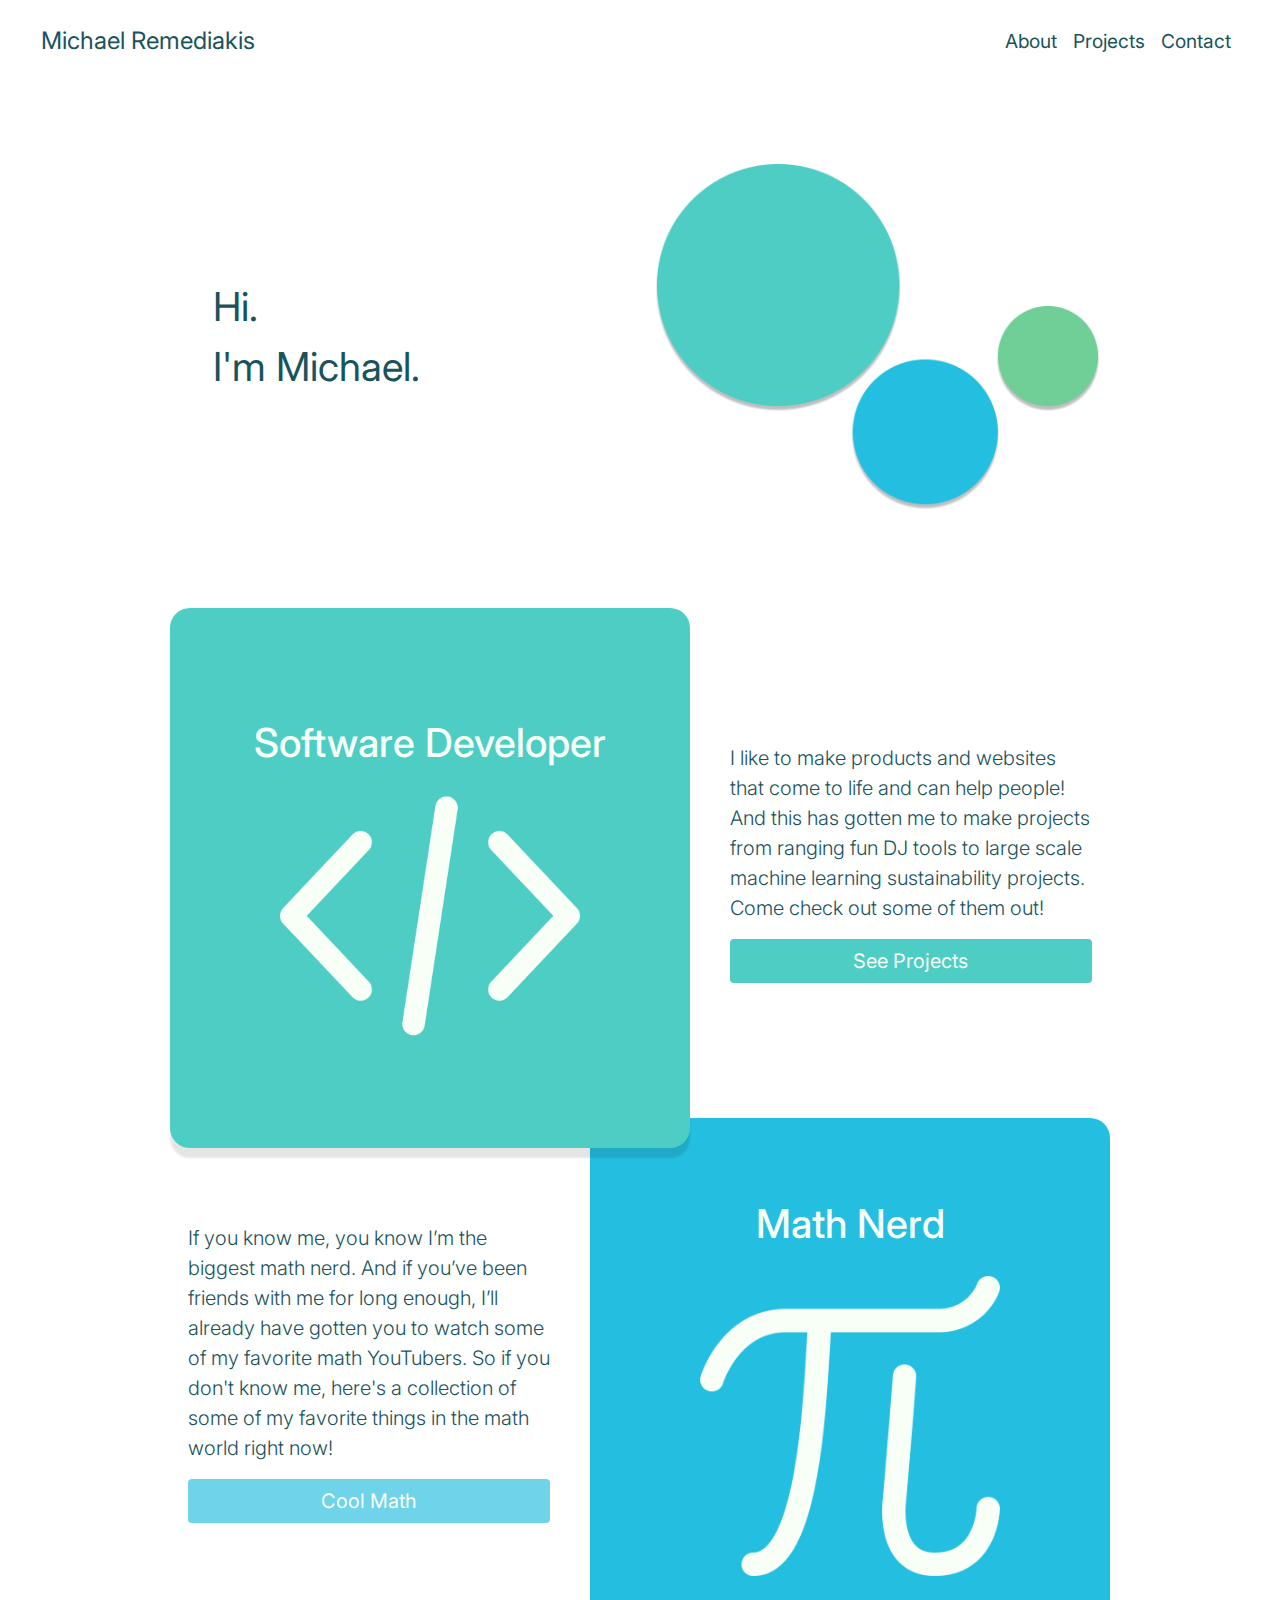
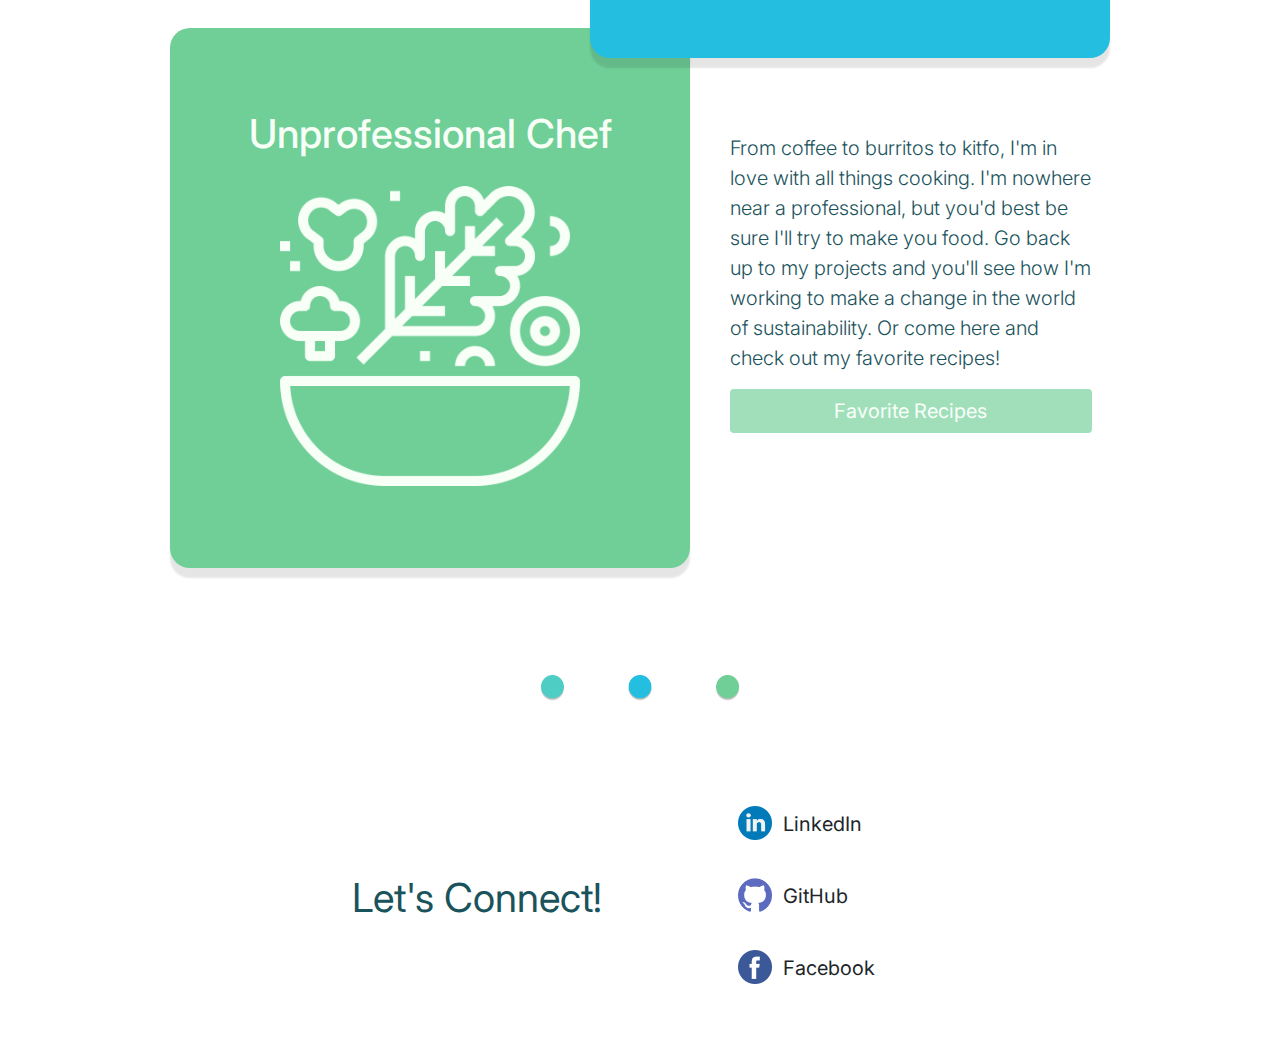
==== commit 4fbffacd: "Added pages for projects and contact" ====
--- a/index.html
+++ b/index.html
@@ -24,16 +24,13 @@
             <div class="collapse navbar-collapse" id="navbarNav">
                 <ul class="navbar-nav ml-auto">
                     <li class="nav-item">
-                        <a class="nav-link" href="">Resume</a>
+                        <a class="nav-link" href="/">About</a>
                     </li>
                     <li class="nav-item">
-                        <a class="nav-link" href="">Projects</a>
+                        <a class="nav-link" href="/projects">Projects</a>
                     </li>
                     <li class="nav-item">
-                        <a class="nav-link" href="">About</a>
-                    </li>
-                    <li class="nav-item">
-                        <a class="nav-link" href="">Contact</a>
+                        <a class="nav-link" href="/contact">Contact</a>
                     </li>
                 </ul>
             </div>
@@ -55,7 +52,7 @@
         </div>
     </section>
 
-    <section id="software" class="row mt-md-5 mx-auto">
+    <section id="software" class="row mt-md-3 mx-auto">
         <div class="col-md-6">
             <div class="block left">
                 <h1>Software Developer</h1>
@@ -63,12 +60,11 @@
             </div>
         </div>
         <div class="description right col-md-6">
-            <p class="lead">Sed sagittis elit sed nulla vestibulum auctor. 
-                Praesent et arcu tempus sem auctor mattis sed et neque. 
-                Ut a pretium felis. Vivamus placerat id nisl eget vehicula. 
-                Aenean sapien orci, faucibus quis elit quis, aliquet feugiat 
-                ex.</p>
-            <button class="btn">See Projects</button>
+            <p class="lead">I like to make products and websites that come to life and can 
+                help people! And this has gotten me to make projects from ranging fun DJ 
+                tools to large scale machine learning sustainability projects. Come check 
+                out some of them out!</p>
+            <a href="projects" class="btn">See Projects</a>
         </div>
     </section>
     
@@ -80,11 +76,12 @@
             </div>
         </div>
         <div class="description left col-md-6 order-md-1">
-            <p class="lead">Nulla dignissim pharetra purus quis aliquam. 
-                Integer ac accumsan eros. Curabitur eu hendrerit erat. 
-                Donec efficitur nisi vitae quam vestibulum malesuada. Duis 
-                porta congue arcu, ac egestas neque pharetra bibendum.</p>
-            <button class="btn">More Math</button>
+            <p class="lead">If you know me, you know I’m the biggest math nerd. And if 
+                you’ve been friends with me for long enough, I’ll already have gotten 
+                you to watch some of my favorite math YouTubers. So if you don't know me, 
+                here's a collection of some of my favorite things in the math world right 
+                now!</p>
+            <button href="math" class="btn" disabled>Cool Math</button>
         </div>
     </section>
 
@@ -96,11 +93,12 @@
             </div>
         </div>
         <div class="description right col-md-6">
-            <p class="lead">Phasellus vel volutpat ipsum. Nulla facilisi. 
-                Vivamus convallis tempor aliquet. Vestibulum ac augue sed 
-                massa porta tincidunt. Vestibulum ante ipsum primis in faucibus 
-                orci luctus et ultrices posuere cubilia curae.</p>
-            <button class="btn">Favorite Recipes</button>
+            <p class="lead">From coffee to burritos to kitfo, I'm in love with all things 
+                cooking. I'm nowhere near a professional, but you'd best be sure I'll try 
+                to make you food. Go back up to my projects and you'll see how I'm working 
+                to make a change in the world of sustainability. Or come here and check out 
+                my favorite recipes!</p>
+            <button href="recipes" class="btn" disabled>Favorite Recipes</button>
         </div>
     </section>
     
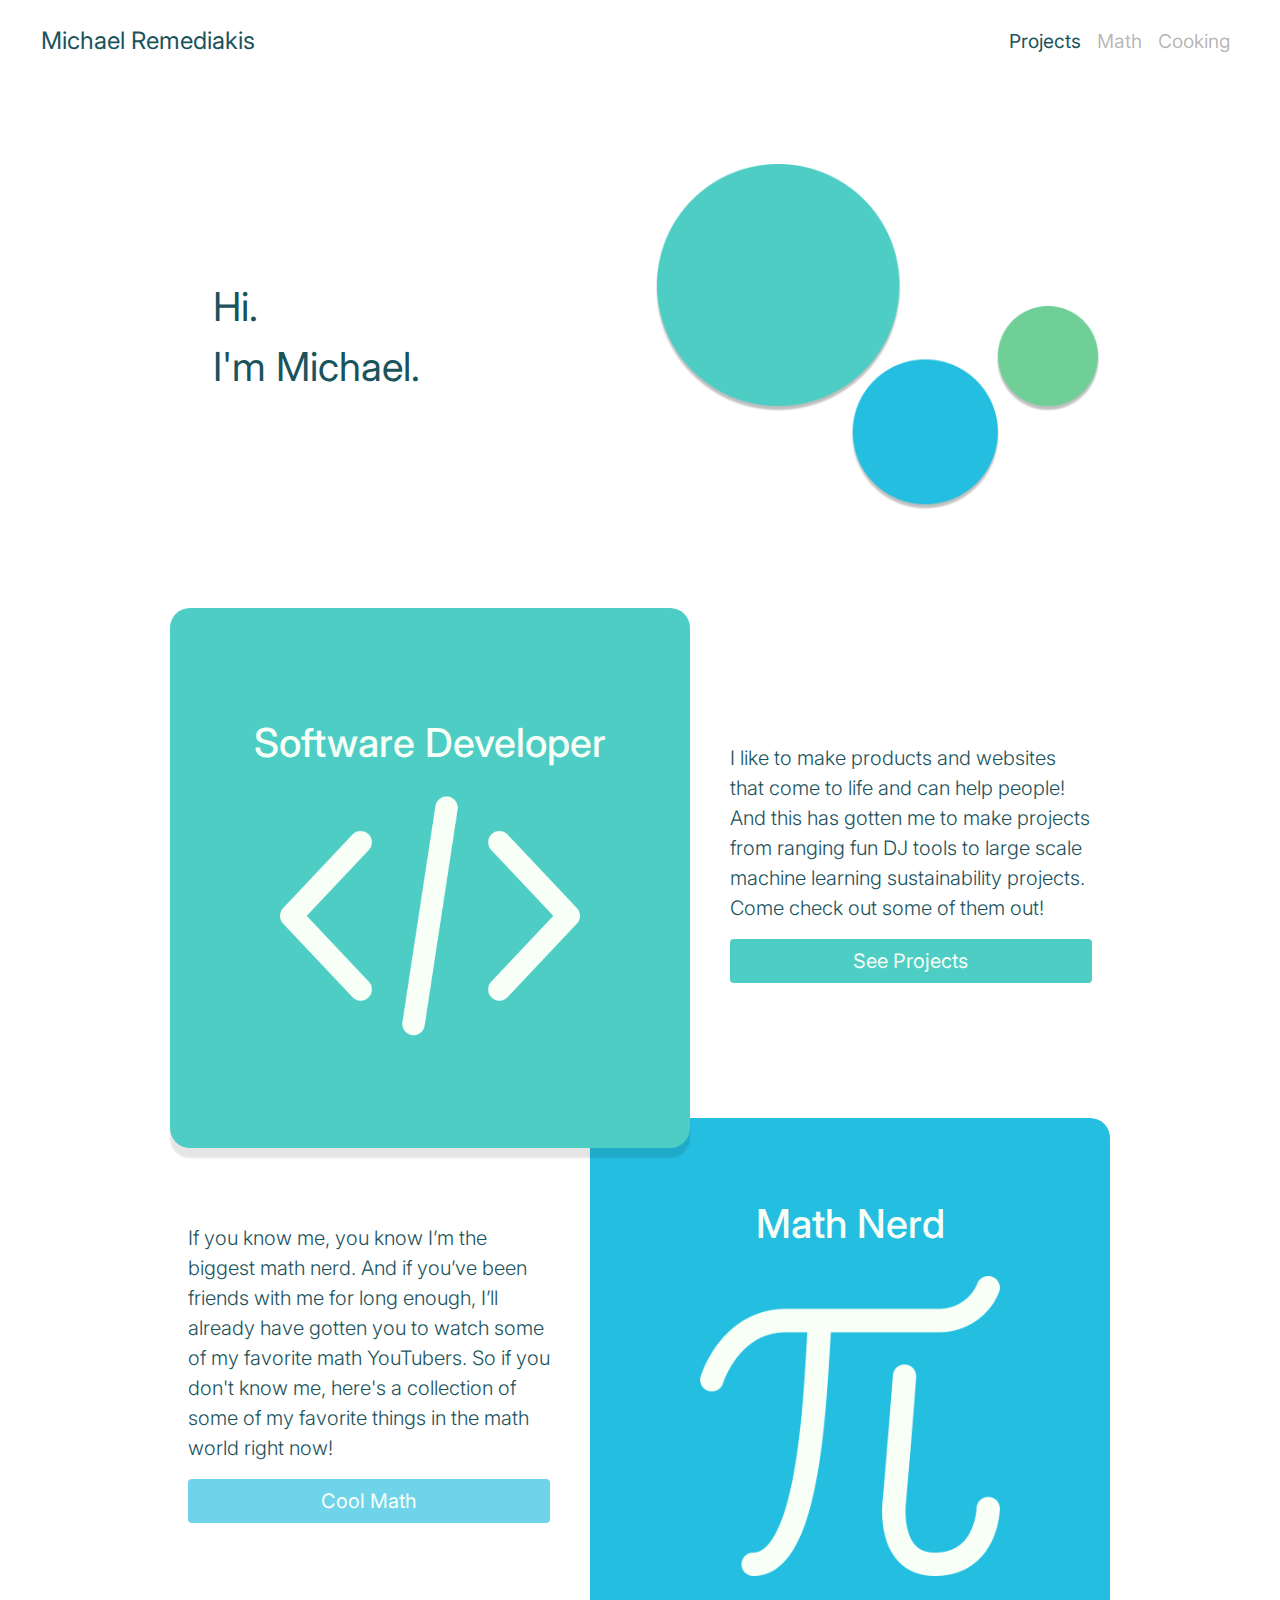
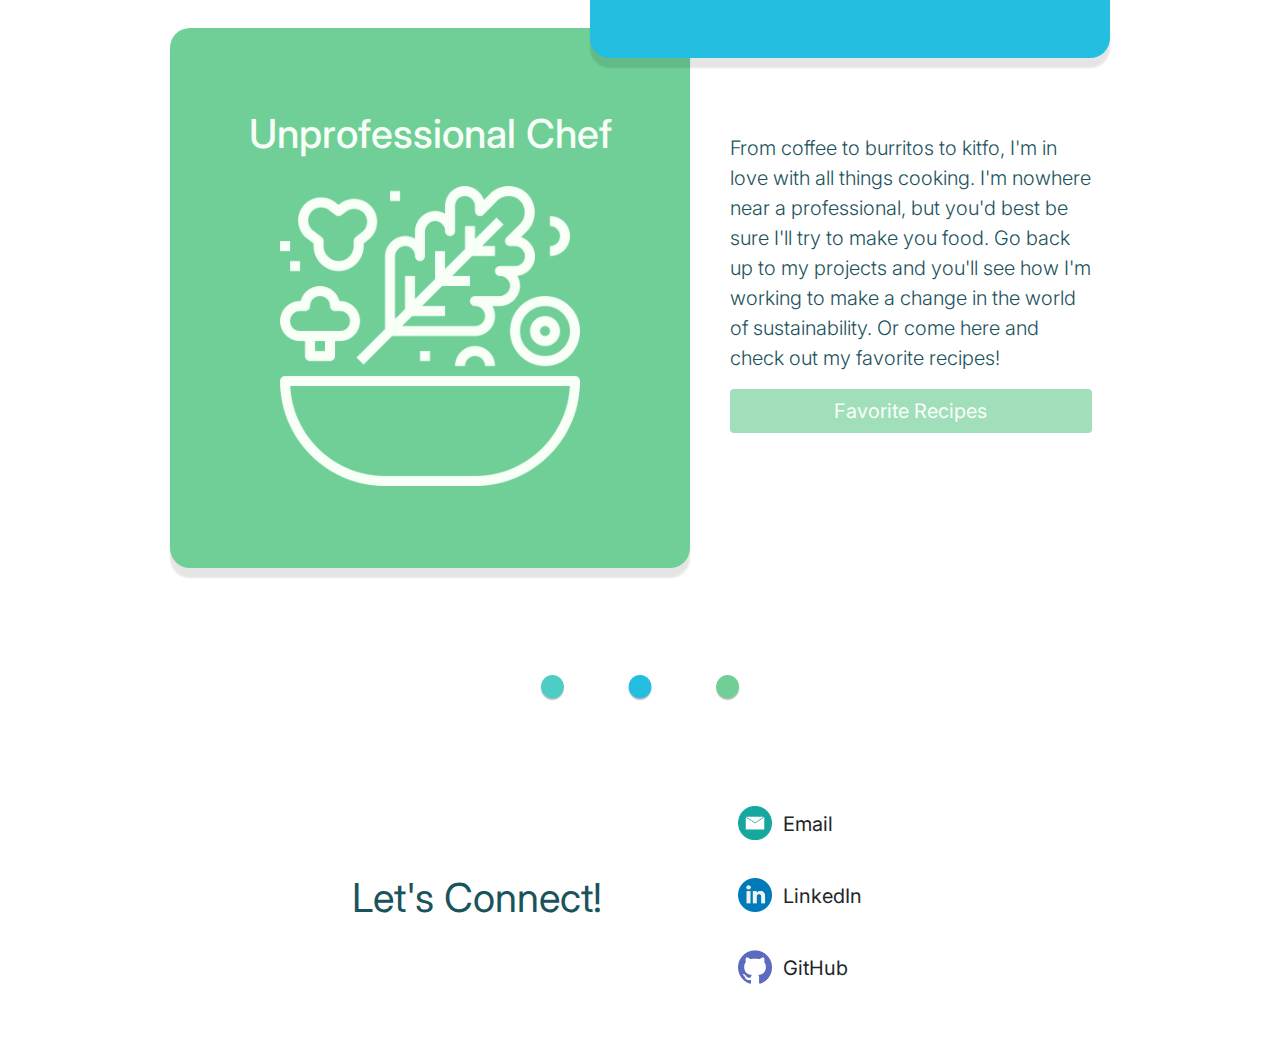
==== commit baf0de1b: "Removed facebook link, added email, changed navbar to three subpages" ====
--- a/index.html
+++ b/index.html
@@ -5,9 +5,9 @@
     <meta charset="UTF-8">
     <meta name="viewport" content="width=device-width, initial-scale=1.0">
     <link rel="stylesheet" href="https://stackpath.bootstrapcdn.com/bootstrap/4.5.2/css/bootstrap.min.css"
-    integrity="sha384-JcKb8q3iqJ61gNV9KGb8thSsNjpSL0n8PARn9HuZOnIxN0hoP+VmmDGMN5t9UJ0Z" crossorigin="anonymous">
+        integrity="sha384-JcKb8q3iqJ61gNV9KGb8thSsNjpSL0n8PARn9HuZOnIxN0hoP+VmmDGMN5t9UJ0Z" crossorigin="anonymous">
     <link href="https://fonts.googleapis.com/css2?family=Inter&display=swap" rel="stylesheet">
-    
+
     <link rel="stylesheet" type="text/css" href="styles/main.css">
     <title>Michael Remediakis | Software Engineer
     </title>
@@ -18,19 +18,20 @@
     <nav class="navbar navbar-expand-md navbar-light">
         <div class="container-fluid">
             <a href="/" class="navbar-brand">Michael Remediakis</a>
-            <button class="navbar-toggler" type="button" data-toggle="collapse" data-target="#navbarNav" aria-controls="navbarNav" aria-expanded="false" aria-label="Toggle navigation">
+            <button class="navbar-toggler" type="button" data-toggle="collapse" data-target="#navbarNav"
+                aria-controls="navbarNav" aria-expanded="false" aria-label="Toggle navigation">
                 <span class="navbar-toggler-icon"></span>
             </button>
             <div class="collapse navbar-collapse" id="navbarNav">
                 <ul class="navbar-nav ml-auto">
                     <li class="nav-item">
-                        <a class="nav-link" href="/">About</a>
+                        <a class="nav-link" href="projects">Projects</a>
                     </li>
                     <li class="nav-item">
-                        <a class="nav-link" href="/projects">Projects</a>
+                        <a class="nav-link disabled" href="math">Math</a>
                     </li>
                     <li class="nav-item">
-                        <a class="nav-link" href="/contact">Contact</a>
+                        <a class="nav-link disabled" href="cooking">Cooking</a>
                     </li>
                 </ul>
             </div>
@@ -41,7 +42,7 @@
         <div class="row justify-content-md-center align-items-center">
             <div class="col-6 pl-md-5">
                 <span>
-                    Hi. 
+                    Hi.
                     <br>
                     I'm Michael.
                 </span>
@@ -60,14 +61,14 @@
             </div>
         </div>
         <div class="description right col-md-6">
-            <p class="lead">I like to make products and websites that come to life and can 
-                help people! And this has gotten me to make projects from ranging fun DJ 
-                tools to large scale machine learning sustainability projects. Come check 
+            <p class="lead">I like to make products and websites that come to life and can
+                help people! And this has gotten me to make projects from ranging fun DJ
+                tools to large scale machine learning sustainability projects. Come check
                 out some of them out!</p>
             <a href="projects" class="btn">See Projects</a>
         </div>
     </section>
-    
+
     <section id="math" class="row mx-auto">
         <div class="col-md-6 order-md-2">
             <div class="block right">
@@ -76,10 +77,10 @@
             </div>
         </div>
         <div class="description left col-md-6 order-md-1">
-            <p class="lead">If you know me, you know I’m the biggest math nerd. And if 
-                you’ve been friends with me for long enough, I’ll already have gotten 
-                you to watch some of my favorite math YouTubers. So if you don't know me, 
-                here's a collection of some of my favorite things in the math world right 
+            <p class="lead">If you know me, you know I’m the biggest math nerd. And if
+                you’ve been friends with me for long enough, I’ll already have gotten
+                you to watch some of my favorite math YouTubers. So if you don't know me,
+                here's a collection of some of my favorite things in the math world right
                 now!</p>
             <button href="math" class="btn" disabled>Cool Math</button>
         </div>
@@ -93,16 +94,16 @@
             </div>
         </div>
         <div class="description right col-md-6">
-            <p class="lead">From coffee to burritos to kitfo, I'm in love with all things 
-                cooking. I'm nowhere near a professional, but you'd best be sure I'll try 
-                to make you food. Go back up to my projects and you'll see how I'm working 
-                to make a change in the world of sustainability. Or come here and check out 
+            <p class="lead">From coffee to burritos to kitfo, I'm in love with all things
+                cooking. I'm nowhere near a professional, but you'd best be sure I'll try
+                to make you food. Go back up to my projects and you'll see how I'm working
+                to make a change in the world of sustainability. Or come here and check out
                 my favorite recipes!</p>
-            <button href="recipes" class="btn" disabled>Favorite Recipes</button>
+            <button href="cooking" class="btn" disabled>Favorite Recipes</button>
         </div>
     </section>
-    
-    
+
+
     <section id="dots" class="d-flex mx-auto">
         <img src="images/dots.png" alt="Responsive image">
     </section>
@@ -112,21 +113,24 @@
             Let's Connect!
         </p>
         <div id="social" class="col-md-4">
-            <a href="https://www.linkedin.com/in/mickremedi/" class="btn"><img src="images/linkedin.png" alt="Responsive image"> LinkedIn</a>
-            <a href="https://github.com/mickremedi" class="btn"><img src="images/github.png" alt="Responsive image"> GitHub</a>
-            <a href="https://www.facebook.com/mickremedi/" class="btn"><img src="images/facebook.png" alt="Responsive image"> Facebook</a>
+            <a href="mailto: mickremedi@gmail.com" class="btn"><img src="images/email.png" alt="Responsive image">
+                Email</a>
+            <a href="https://www.linkedin.com/in/mickremedi/" class="btn"><img src="images/linkedin.png"
+                    alt="Responsive image"> LinkedIn</a>
+            <a href="https://github.com/mickremedi" class="btn"><img src="images/github.png" alt="Responsive image">
+                GitHub</a>
         </div>
     </section>
 
     <script src="https://code.jquery.com/jquery-3.3.1.slim.min.js"
-    integrity="sha384-q8i/X+965DzO0rT7abK41JStQIAqVgRVzpbzo5smXKp4YfRvH+8abtTE1Pi6jizo"
-    crossorigin="anonymous"></script>
-<script src="https://cdnjs.cloudflare.com/ajax/libs/popper.js/1.14.7/umd/popper.min.js"
-    integrity="sha384-UO2eT0CpHqdSJQ6hJty5KVphtPhzWj9WO1clHTMGa3JDZwrnQq4sF86dIHNDz0W1"
-    crossorigin="anonymous"></script>
-<script src="https://stackpath.bootstrapcdn.com/bootstrap/4.3.1/js/bootstrap.min.js"
-    integrity="sha384-JjSmVgyd0p3pXB1rRibZUAYoIIy6OrQ6VrjIEaFf/nJGzIxFDsf4x0xIM+B07jRM"
-    crossorigin="anonymous"></script>
+        integrity="sha384-q8i/X+965DzO0rT7abK41JStQIAqVgRVzpbzo5smXKp4YfRvH+8abtTE1Pi6jizo"
+        crossorigin="anonymous"></script>
+    <script src="https://cdnjs.cloudflare.com/ajax/libs/popper.js/1.14.7/umd/popper.min.js"
+        integrity="sha384-UO2eT0CpHqdSJQ6hJty5KVphtPhzWj9WO1clHTMGa3JDZwrnQq4sF86dIHNDz0W1"
+        crossorigin="anonymous"></script>
+    <script src="https://stackpath.bootstrapcdn.com/bootstrap/4.3.1/js/bootstrap.min.js"
+        integrity="sha384-JjSmVgyd0p3pXB1rRibZUAYoIIy6OrQ6VrjIEaFf/nJGzIxFDsf4x0xIM+B07jRM"
+        crossorigin="anonymous"></script>
 
 </body>
 
